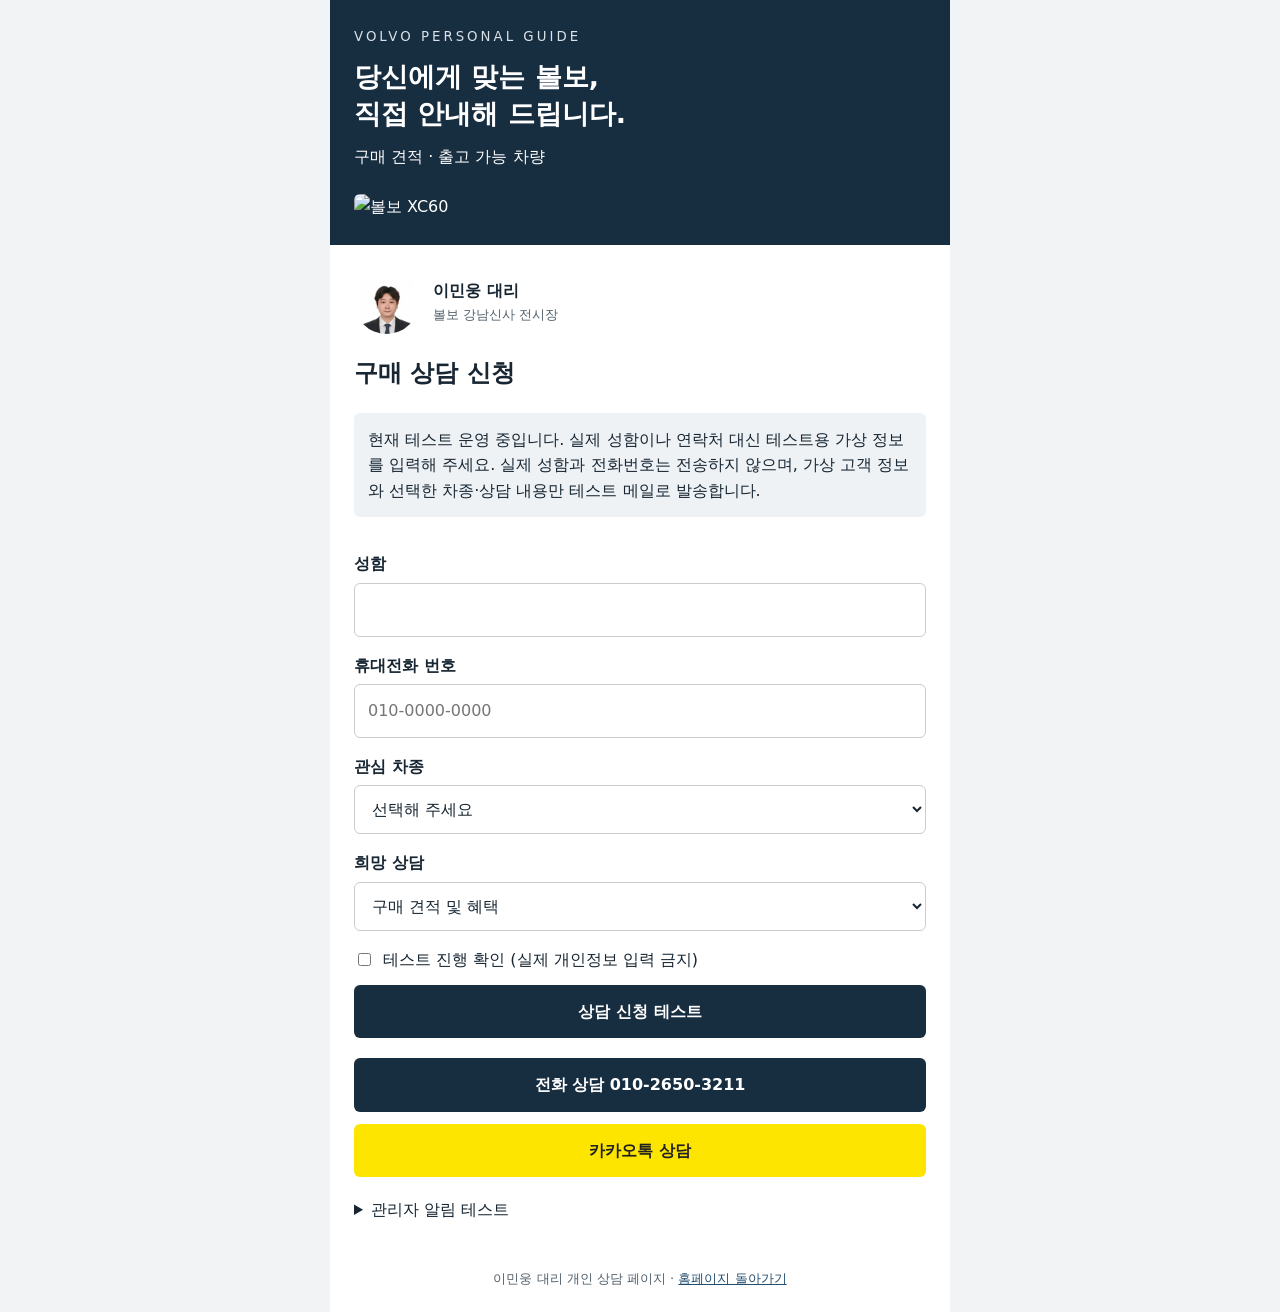
==== consult/index.html @ 16641b00 "Connect consultation test button to verified email endpoint with synthetic contact data" ====
<!doctype html>
<html lang="ko"><head><meta charset="utf-8"><meta name="viewport" content="width=device-width,initial-scale=1"><meta name="robots" content="noindex"><title>볼보 구매 상담 | 이민웅 대리</title><style>
*{box-sizing:border-box}body{margin:0;background:#f1f3f4;color:#172632;font:16px/1.6 system-ui,sans-serif}main{max-width:620px;margin:auto;background:white;min-height:100vh}header{padding:26px 24px;background:#172d40;color:white}header img{width:100%;height:190px;object-fit:cover;border-radius:6px;margin-top:16px}h1{font-size:27px;line-height:1.35;margin:12px 0}p{margin:8px 0}section{padding:24px}label{display:block;font-weight:650;margin:16px 0 6px}input,select,textarea{width:100%;padding:13px;border:1px solid #c7cdd1;border-radius:6px;font:inherit;background:white;color:inherit}button,.btn{display:block;width:100%;padding:14px;background:#172d40;color:white;text-align:center;border:0;border-radius:6px;font:inherit;font-weight:700;text-decoration:none;margin-top:12px}button:disabled{background:#d6dce0;color:#43515c}small{display:block;color:#53616c}a{color:#244e70}.person{display:flex;gap:14px;align-items:center}.person img{width:65px;height:65px;object-fit:cover;border-radius:50%}.notice{background:#eef2f5;padding:14px;border-radius:6px;margin:18px 0}.consent{display:flex;align-items:flex-start;gap:9px;font-weight:400}.consent input{width:auto;margin-top:6px}footer{padding:22px;text-align:center;font-size:13px;color:#53616c}fieldset{border:0;padding:0;margin:0;min-width:0}</style></head><body><main><header><small style="color:#d9e2e9;letter-spacing:3px">VOLVO PERSONAL GUIDE</small><h1>당신에게 맞는 볼보,<br>직접 안내해 드립니다.</h1><p>구매 견적 · 출고 가능 차량</p><img src="https://www.volvocars.com/images/cs/v3/assets/blt0feaa88e629251fc/blt3be30db3bfc830c5/67924bd1e0c4532ac4dce3ac/Bento_1-4x5.jpg?branch=prod_alias&amp;format=auto&amp;w=960" alt="볼보 XC60"></header><section><div class="person"><img src="../assets/img03.webp" alt="상담 담당자"><div><strong>이민웅 대리</strong><br><small>볼보 강남신사 전시장</small></div></div><h2>구매 상담 신청</h2><div class="notice" role="status">현재 테스트 운영 중입니다. 실제 성함이나 연락처 대신 테스트용 가상 정보를 입력해 주세요. 실제 성함과 전화번호는 전송하지 않으며, 가상 고객 정보와 선택한 차종·상담 내용만 테스트 메일로 발송합니다.</div><form id="lead" method="POST" autocomplete="off"><fieldset><input type="hidden" name="_subject" value="볼보 신규 구매 상담"><input type="hidden" name="source" id="source" value="direct"><label for="name">성함</label><input id="name" data-field="고객명" required maxlength="50" autocomplete="off"><label for="phone">휴대전화 번호</label><input id="phone" data-field="연락처" type="tel" required autocomplete="off" placeholder="010-0000-0000" pattern="010-?[0-9]{4}-?[0-9]{4}"><label for="model">관심 차종</label><select id="model" name="관심차종" required><option value="">선택해 주세요</option><option>XC40</option><option>XC60</option><option>XC90</option><option>S90</option><option>V60 Cross Country</option><option>EX30</option><option>EX30 Cross Country</option><option>EX90</option><option>ES90</option><option>미정</option></select><label for="topic">희망 상담</label><select id="topic" name="상담내용" required><option>구매 견적 및 혜택</option><option>출고 가능 차량</option><option>할부 및 리스</option></select><label class="consent"><input type="checkbox" name="개인정보동의" value="동의" required>테스트 진행 확인 (실제 개인정보 입력 금지)</label><button type="submit">상담 신청 테스트</button><p id="leadStatus" role="status"></p></fieldset></form><a class="btn" href="tel:01026503211">전화 상담 010-2650-3211</a><a class="btn" style="background:#fee500;color:#222" href="https://qr.kakao.com/talk/2LfLSm9DLJcfVv19vfXeS5R1AHQ-">카카오톡 상담</a><details style="margin-top:20px"><summary>관리자 알림 테스트</summary><p>실제 고객정보 없이 이메일 연동만 확인합니다. 전송 후 Formspree 결과 화면이 표시됩니다.</p><form action="https://formspree.io/f/maeolkrg" method="POST" id="testForm"><input type="hidden" name="_subject" value="[테스트] 볼보 상담 알림"><input type="hidden" name="message" value="관리자 이메일 수신 및 푸시 알림 테스트"><button type="submit">테스트 알림 보내기</button><p id="testStatus" role="status"></p></form></details></section><footer>이민웅 대리 개인 상담 페이지 · <a href="../">홈페이지 돌아가기</a></footer></main><script>const src=new URLSearchParams(location.search).get('from');document.getElementById('source').value=({kakao:'카카오',naver:'네이버',instagram:'인스타그램'})[src]||'직접 방문/기타';document.getElementById('lead').addEventListener('submit',function(e){e.preventDefault();const f=document.createElement('form');f.method='POST';f.action='https://formspree.io/f/maeolkrg';const fields={'_subject':'[테스트] 볼보 신규 구매 상담','고객명':'테스트 고객','연락처':'010-0000-0000','관심차종':document.getElementById('model').value,'상담내용':document.getElementById('topic').value,'유입경로':document.getElementById('source').value,'message':'상담 신청 버튼 전송 테스트 (가상 정보)'};for(const [k,v] of Object.entries(fields)){const i=document.createElement('input');i.type='hidden';i.name=k;i.value=v;f.appendChild(i)}document.body.appendChild(f);f.submit();});</script></body></html>
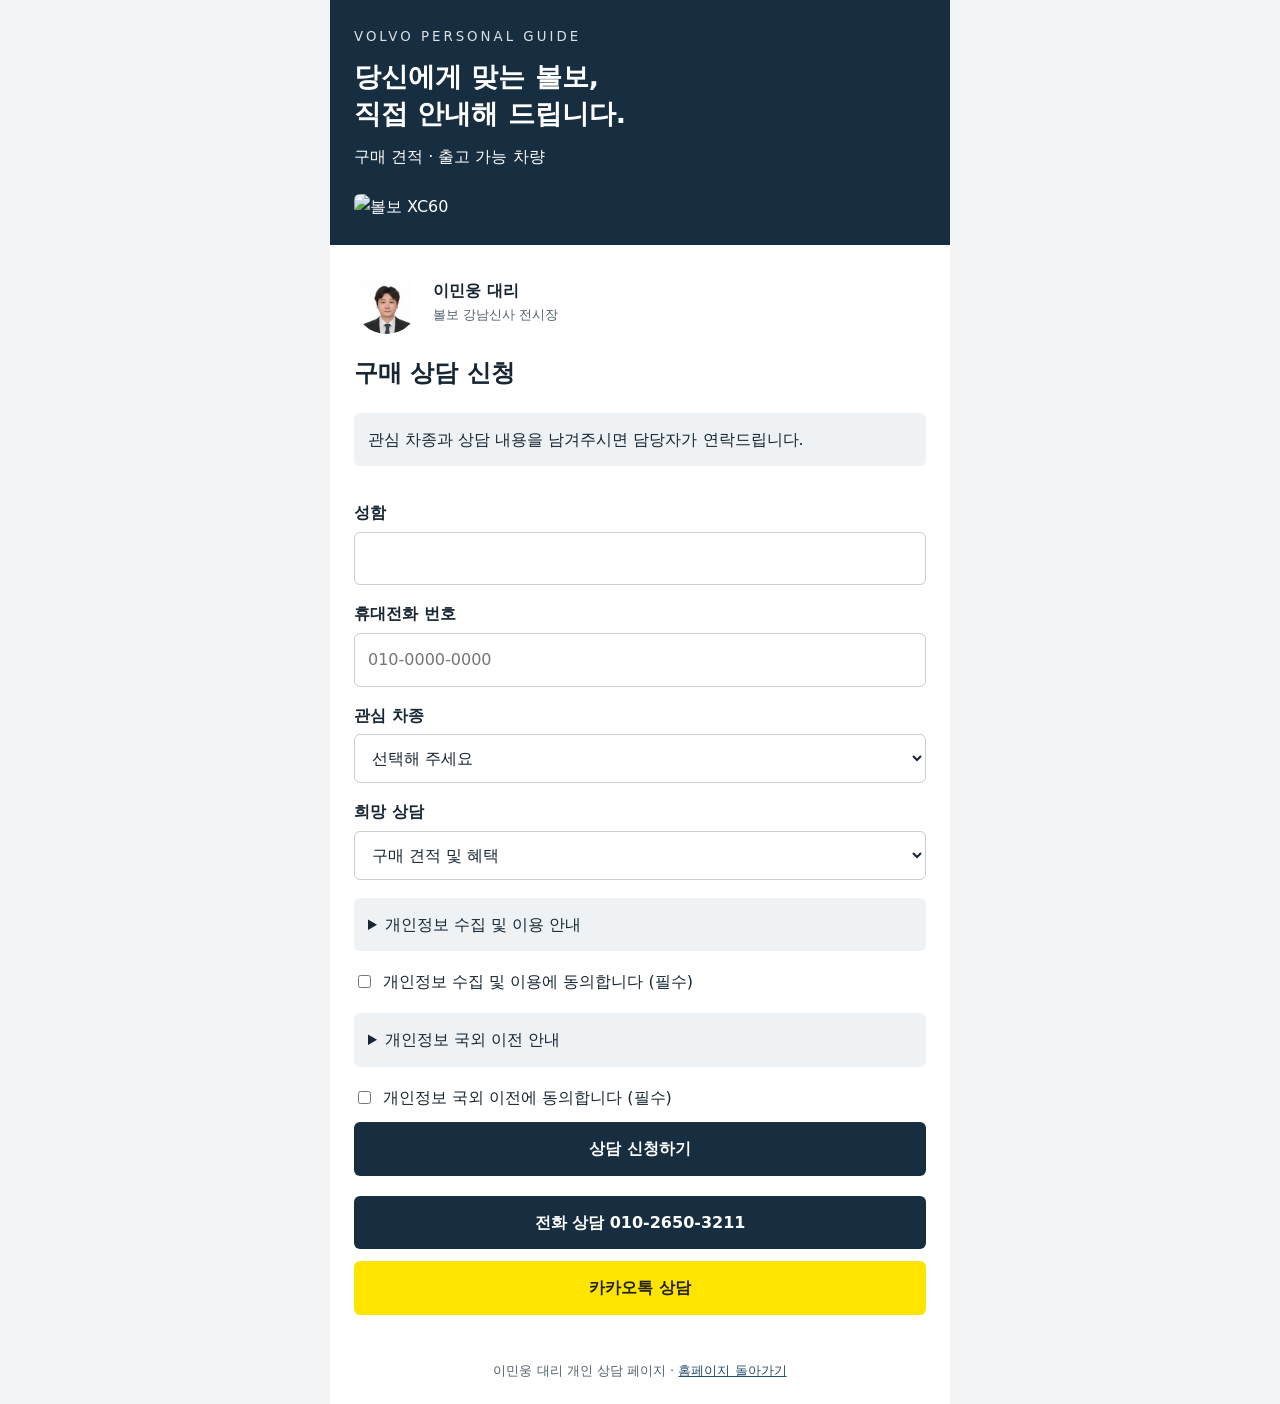
==== commit d1efca39: "Enable purchase inquiries with separate privacy and overseas transfer consent" ====
--- a/consult/index.html
+++ b/consult/index.html
@@ -1,3 +1,3 @@
 <!doctype html>
 <html lang="ko"><head><meta charset="utf-8"><meta name="viewport" content="width=device-width,initial-scale=1"><meta name="robots" content="noindex"><title>볼보 구매 상담 | 이민웅 대리</title><style>
-*{box-sizing:border-box}body{margin:0;background:#f1f3f4;color:#172632;font:16px/1.6 system-ui,sans-serif}main{max-width:620px;margin:auto;background:white;min-height:100vh}header{padding:26px 24px;background:#172d40;color:white}header img{width:100%;height:190px;object-fit:cover;border-radius:6px;margin-top:16px}h1{font-size:27px;line-height:1.35;margin:12px 0}p{margin:8px 0}section{padding:24px}label{display:block;font-weight:650;margin:16px 0 6px}input,select,textarea{width:100%;padding:13px;border:1px solid #c7cdd1;border-radius:6px;font:inherit;background:white;color:inherit}button,.btn{display:block;width:100%;padding:14px;background:#172d40;color:white;text-align:center;border:0;border-radius:6px;font:inherit;font-weight:700;text-decoration:none;margin-top:12px}button:disabled{background:#d6dce0;color:#43515c}small{display:block;color:#53616c}a{color:#244e70}.person{display:flex;gap:14px;align-items:center}.person img{width:65px;height:65px;object-fit:cover;border-radius:50%}.notice{background:#eef2f5;padding:14px;border-radius:6px;margin:18px 0}.consent{display:flex;align-items:flex-start;gap:9px;font-weight:400}.consent input{width:auto;margin-top:6px}footer{padding:22px;text-align:center;font-size:13px;color:#53616c}fieldset{border:0;padding:0;margin:0;min-width:0}</style></head><body><main><header><small style="color:#d9e2e9;letter-spacing:3px">VOLVO PERSONAL GUIDE</small><h1>당신에게 맞는 볼보,<br>직접 안내해 드립니다.</h1><p>구매 견적 · 출고 가능 차량</p><img src="https://www.volvocars.com/images/cs/v3/assets/blt0feaa88e629251fc/blt3be30db3bfc830c5/67924bd1e0c4532ac4dce3ac/Bento_1-4x5.jpg?branch=prod_alias&amp;format=auto&amp;w=960" alt="볼보 XC60"></header><section><div class="person"><img src="../assets/img03.webp" alt="상담 담당자"><div><strong>이민웅 대리</strong><br><small>볼보 강남신사 전시장</small></div></div><h2>구매 상담 신청</h2><div class="notice" role="status">현재 테스트 운영 중입니다. 실제 성함이나 연락처 대신 테스트용 가상 정보를 입력해 주세요. 실제 성함과 전화번호는 전송하지 않으며, 가상 고객 정보와 선택한 차종·상담 내용만 테스트 메일로 발송합니다.</div><form id="lead" method="POST" autocomplete="off"><fieldset><input type="hidden" name="_subject" value="볼보 신규 구매 상담"><input type="hidden" name="source" id="source" value="direct"><label for="name">성함</label><input id="name" data-field="고객명" required maxlength="50" autocomplete="off"><label for="phone">휴대전화 번호</label><input id="phone" data-field="연락처" type="tel" required autocomplete="off" placeholder="010-0000-0000" pattern="010-?[0-9]{4}-?[0-9]{4}"><label for="model">관심 차종</label><select id="model" name="관심차종" required><option value="">선택해 주세요</option><option>XC40</option><option>XC60</option><option>XC90</option><option>S90</option><option>V60 Cross Country</option><option>EX30</option><option>EX30 Cross Country</option><option>EX90</option><option>ES90</option><option>미정</option></select><label for="topic">희망 상담</label><select id="topic" name="상담내용" required><option>구매 견적 및 혜택</option><option>출고 가능 차량</option><option>할부 및 리스</option></select><label class="consent"><input type="checkbox" name="개인정보동의" value="동의" required>테스트 진행 확인 (실제 개인정보 입력 금지)</label><button type="submit">상담 신청 테스트</button><p id="leadStatus" role="status"></p></fieldset></form><a class="btn" href="tel:01026503211">전화 상담 010-2650-3211</a><a class="btn" style="background:#fee500;color:#222" href="https://qr.kakao.com/talk/2LfLSm9DLJcfVv19vfXeS5R1AHQ-">카카오톡 상담</a><details style="margin-top:20px"><summary>관리자 알림 테스트</summary><p>실제 고객정보 없이 이메일 연동만 확인합니다. 전송 후 Formspree 결과 화면이 표시됩니다.</p><form action="https://formspree.io/f/maeolkrg" method="POST" id="testForm"><input type="hidden" name="_subject" value="[테스트] 볼보 상담 알림"><input type="hidden" name="message" value="관리자 이메일 수신 및 푸시 알림 테스트"><button type="submit">테스트 알림 보내기</button><p id="testStatus" role="status"></p></form></details></section><footer>이민웅 대리 개인 상담 페이지 · <a href="../">홈페이지 돌아가기</a></footer></main><script>const src=new URLSearchParams(location.search).get('from');document.getElementById('source').value=({kakao:'카카오',naver:'네이버',instagram:'인스타그램'})[src]||'직접 방문/기타';document.getElementById('lead').addEventListener('submit',function(e){e.preventDefault();const f=document.createElement('form');f.method='POST';f.action='https://formspree.io/f/maeolkrg';const fields={'_subject':'[테스트] 볼보 신규 구매 상담','고객명':'테스트 고객','연락처':'010-0000-0000','관심차종':document.getElementById('model').value,'상담내용':document.getElementById('topic').value,'유입경로':document.getElementById('source').value,'message':'상담 신청 버튼 전송 테스트 (가상 정보)'};for(const [k,v] of Object.entries(fields)){const i=document.createElement('input');i.type='hidden';i.name=k;i.value=v;f.appendChild(i)}document.body.appendChild(f);f.submit();});</script></body></html>+*{box-sizing:border-box}body{margin:0;background:#f1f3f4;color:#172632;font:16px/1.6 system-ui,sans-serif}main{max-width:620px;margin:auto;background:white;min-height:100vh}header{padding:26px 24px;background:#172d40;color:white}header img{width:100%;height:190px;object-fit:cover;border-radius:6px;margin-top:16px}h1{font-size:27px;line-height:1.35;margin:12px 0}p{margin:8px 0}section{padding:24px}label{display:block;font-weight:650;margin:16px 0 6px}input,select,textarea{width:100%;padding:13px;border:1px solid #c7cdd1;border-radius:6px;font:inherit;background:white;color:inherit}button,.btn{display:block;width:100%;padding:14px;background:#172d40;color:white;text-align:center;border:0;border-radius:6px;font:inherit;font-weight:700;text-decoration:none;margin-top:12px}button:disabled{background:#d6dce0;color:#43515c}small{display:block;color:#53616c}a{color:#244e70}.person{display:flex;gap:14px;align-items:center}.person img{width:65px;height:65px;object-fit:cover;border-radius:50%}.notice{background:#eef2f5;padding:14px;border-radius:6px;margin:18px 0}.consent{display:flex;align-items:flex-start;gap:9px;font-weight:400}.consent input{width:auto;margin-top:6px}footer{padding:22px;text-align:center;font-size:13px;color:#53616c}fieldset{border:0;padding:0;margin:0;min-width:0}</style></head><body><main><header><small style="color:#d9e2e9;letter-spacing:3px">VOLVO PERSONAL GUIDE</small><h1>당신에게 맞는 볼보,<br>직접 안내해 드립니다.</h1><p>구매 견적 · 출고 가능 차량</p><img src="https://www.volvocars.com/images/cs/v3/assets/blt0feaa88e629251fc/blt3be30db3bfc830c5/67924bd1e0c4532ac4dce3ac/Bento_1-4x5.jpg?branch=prod_alias&amp;format=auto&amp;w=960" alt="볼보 XC60"></header><section><div class="person"><img src="../assets/img03.webp" alt="상담 담당자"><div><strong>이민웅 대리</strong><br><small>볼보 강남신사 전시장</small></div></div><h2>구매 상담 신청</h2><div class="notice" role="status">관심 차종과 상담 내용을 남겨주시면 담당자가 연락드립니다.</div><form id="lead" action="https://formspree.io/f/maeolkrg" method="POST" autocomplete="off"><fieldset><input type="hidden" name="_subject" value="볼보 신규 구매 상담"><input type="hidden" name="유입경로" id="source" value="direct"><label for="name">성함</label><input id="name" name="고객명" required maxlength="50" autocomplete="off"><label for="phone">휴대전화 번호</label><input id="phone" name="연락처" type="tel" required autocomplete="off" placeholder="010-0000-0000" pattern="010-?[0-9]{4}-?[0-9]{4}"><label for="model">관심 차종</label><select id="model" name="관심차종" required><option value="">선택해 주세요</option><option>XC40</option><option>XC60</option><option>XC90</option><option>S90</option><option>V60 Cross Country</option><option>EX30</option><option>EX30 Cross Country</option><option>EX90</option><option>ES90</option><option>미정</option></select><label for="topic">희망 상담</label><select id="topic" name="상담내용" required><option>구매 견적 및 혜택</option><option>출고 가능 차량</option><option>할부 및 리스</option></select><details class="notice"><summary>개인정보 수집 및 이용 안내</summary><p>처리 담당자: 이민웅 (강남신사 전시장), 문의 및 삭제 요청: 010-2650-3211.</p><p>수집 항목: 성함, 연락처, 관심 차종, 상담 내용, 유입 경로 및 동의 기록. 목적: 요청한 차량 구매 상담, 견적 및 연락. 보유 기간: 접수일로부터 30일 이내 파기 (법령상 보존 의무가 있는 경우 제외). 동의를 거부할 수 있으며 거부 시 온라인 접수가 제한됩니다. 전화 상담은 가능합니다.</p></details><label class="consent"><input type="checkbox" name="개인정보_수집이용_동의" value="동의" required>개인정보 수집 및 이용에 동의합니다 (필수)</label><details class="notice"><summary>개인정보 국외 이전 안내</summary><p>이전받는 자: Formspree, Inc. (support@formspree.io). 이전 항목: 위 신청 정보와 접수 관련 기술 정보(IP 주소 등). 이전 시기 및 방법: 신청 시 인터넷 HTTPS 전송. 이전 국가: 미국 및 서비스 운영에 필요한 기타 국가(상세 국가 확인 필요). 목적: 신청 접수, 저장 및 이메일 알림. 무료 요금제 제출물 보관 기간: 30일. 서비스 운영 기록은 제공자의 정책에 따릅니다. 국외 이전 동의를 거부할 수 있으며 거부 시 온라인 신청 대신 전화 상담을 이용할 수 있습니다. <a href="https://formspree.io/legal/privacy-policy/" target="_blank" rel="noopener noreferrer">서비스 개인정보 정책</a></p></details><label class="consent"><input type="checkbox" name="개인정보_국외이전_동의" value="동의" required>개인정보 국외 이전에 동의합니다 (필수)</label><button type="submit">상담 신청하기</button><p id="leadStatus" role="status"></p></fieldset></form><a class="btn" href="tel:01026503211">전화 상담 010-2650-3211</a><a class="btn" style="background:#fee500;color:#222" href="https://qr.kakao.com/talk/2LfLSm9DLJcfVv19vfXeS5R1AHQ-">카카오톡 상담</a></section><footer>이민웅 대리 개인 상담 페이지 · <a href="../">홈페이지 돌아가기</a></footer></main><script>const src=new URLSearchParams(location.search).get('from');document.getElementById('source').value=({kakao:'카카오',naver:'네이버',instagram:'인스타그램',homepage:'개인 홈페이지'})[src]||'직접 방문/기타';</script></body></html>
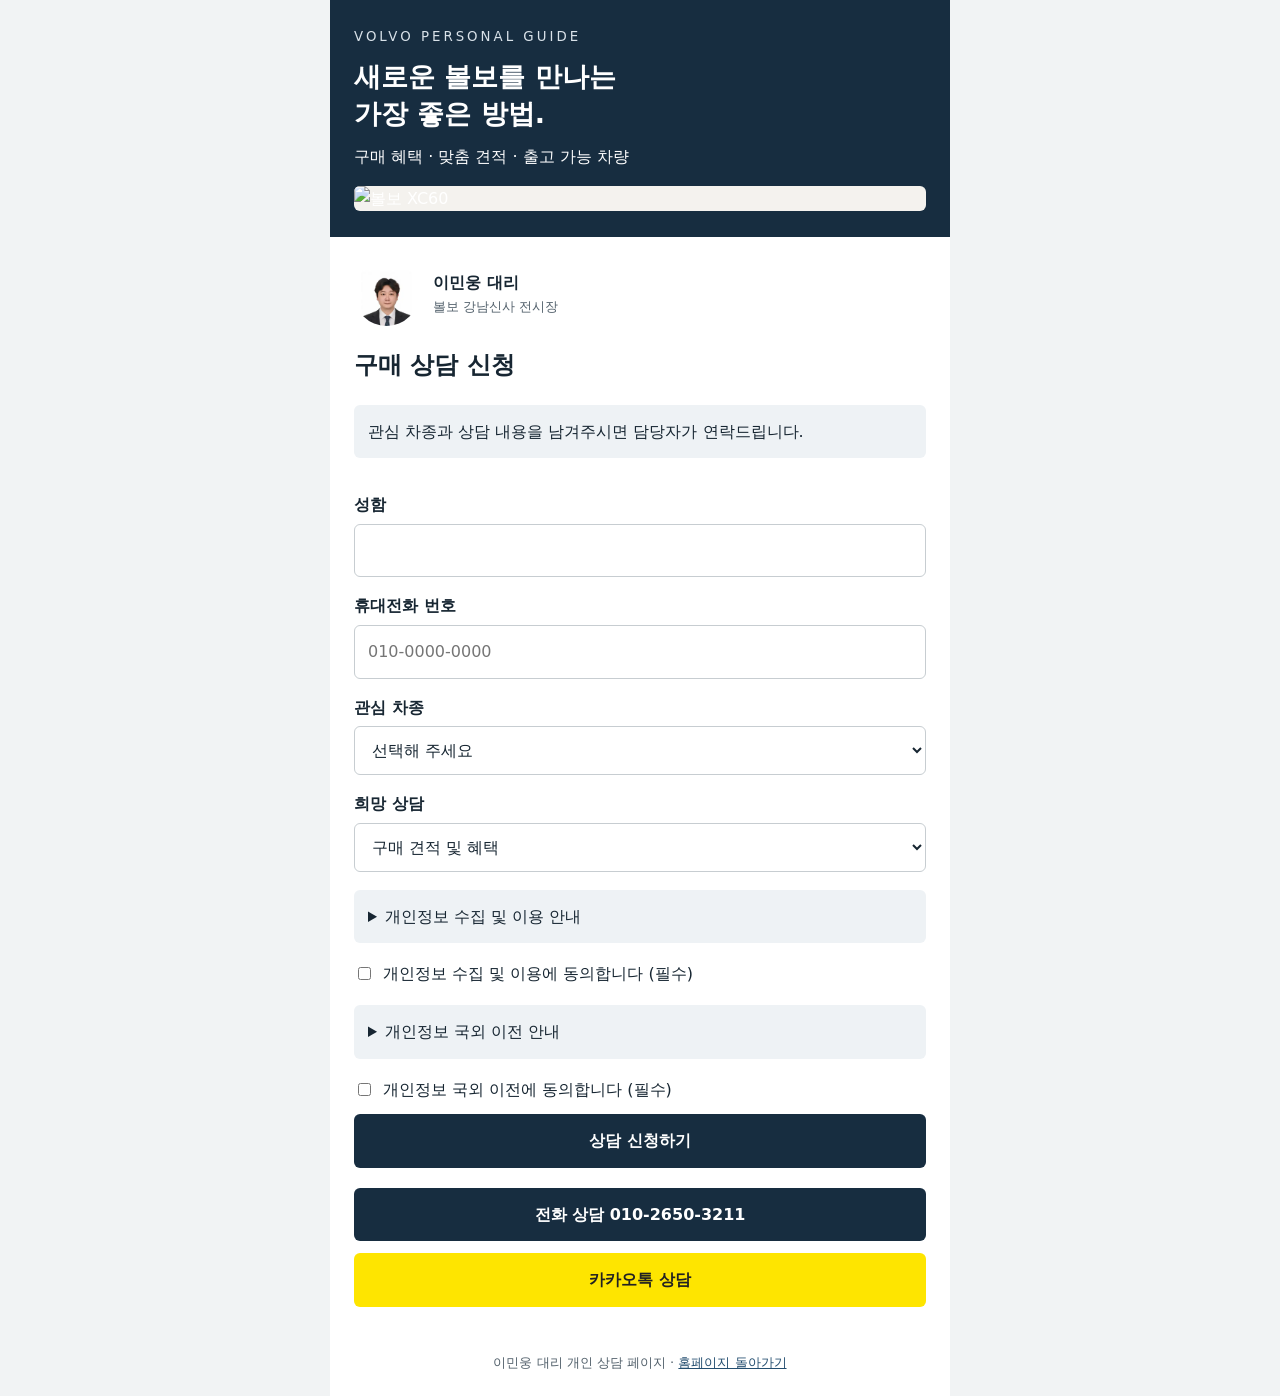
==== commit eff4cc40: "Update consultation headline and preserve full vehicle image aspect ratio" ====
--- a/consult/index.html
+++ b/consult/index.html
@@ -1,3 +1,3 @@
 <!doctype html>
 <html lang="ko"><head><meta charset="utf-8"><meta name="viewport" content="width=device-width,initial-scale=1"><meta name="robots" content="noindex"><title>볼보 구매 상담 | 이민웅 대리</title><style>
-*{box-sizing:border-box}body{margin:0;background:#f1f3f4;color:#172632;font:16px/1.6 system-ui,sans-serif}main{max-width:620px;margin:auto;background:white;min-height:100vh}header{padding:26px 24px;background:#172d40;color:white}header img{width:100%;height:190px;object-fit:cover;border-radius:6px;margin-top:16px}h1{font-size:27px;line-height:1.35;margin:12px 0}p{margin:8px 0}section{padding:24px}label{display:block;font-weight:650;margin:16px 0 6px}input,select,textarea{width:100%;padding:13px;border:1px solid #c7cdd1;border-radius:6px;font:inherit;background:white;color:inherit}button,.btn{display:block;width:100%;padding:14px;background:#172d40;color:white;text-align:center;border:0;border-radius:6px;font:inherit;font-weight:700;text-decoration:none;margin-top:12px}button:disabled{background:#d6dce0;color:#43515c}small{display:block;color:#53616c}a{color:#244e70}.person{display:flex;gap:14px;align-items:center}.person img{width:65px;height:65px;object-fit:cover;border-radius:50%}.notice{background:#eef2f5;padding:14px;border-radius:6px;margin:18px 0}.consent{display:flex;align-items:flex-start;gap:9px;font-weight:400}.consent input{width:auto;margin-top:6px}footer{padding:22px;text-align:center;font-size:13px;color:#53616c}fieldset{border:0;padding:0;margin:0;min-width:0}</style></head><body><main><header><small style="color:#d9e2e9;letter-spacing:3px">VOLVO PERSONAL GUIDE</small><h1>당신에게 맞는 볼보,<br>직접 안내해 드립니다.</h1><p>구매 견적 · 출고 가능 차량</p><img src="https://www.volvocars.com/images/cs/v3/assets/blt0feaa88e629251fc/blt3be30db3bfc830c5/67924bd1e0c4532ac4dce3ac/Bento_1-4x5.jpg?branch=prod_alias&amp;format=auto&amp;w=960" alt="볼보 XC60"></header><section><div class="person"><img src="../assets/img03.webp" alt="상담 담당자"><div><strong>이민웅 대리</strong><br><small>볼보 강남신사 전시장</small></div></div><h2>구매 상담 신청</h2><div class="notice" role="status">관심 차종과 상담 내용을 남겨주시면 담당자가 연락드립니다.</div><form id="lead" action="https://formspree.io/f/maeolkrg" method="POST" autocomplete="off"><fieldset><input type="hidden" name="_subject" value="볼보 신규 구매 상담"><input type="hidden" name="유입경로" id="source" value="direct"><label for="name">성함</label><input id="name" name="고객명" required maxlength="50" autocomplete="off"><label for="phone">휴대전화 번호</label><input id="phone" name="연락처" type="tel" required autocomplete="off" placeholder="010-0000-0000" pattern="010-?[0-9]{4}-?[0-9]{4}"><label for="model">관심 차종</label><select id="model" name="관심차종" required><option value="">선택해 주세요</option><option>XC40</option><option>XC60</option><option>XC90</option><option>S90</option><option>V60 Cross Country</option><option>EX30</option><option>EX30 Cross Country</option><option>EX90</option><option>ES90</option><option>미정</option></select><label for="topic">희망 상담</label><select id="topic" name="상담내용" required><option>구매 견적 및 혜택</option><option>출고 가능 차량</option><option>할부 및 리스</option></select><details class="notice"><summary>개인정보 수집 및 이용 안내</summary><p>처리 담당자: 이민웅 (강남신사 전시장), 문의 및 삭제 요청: 010-2650-3211.</p><p>수집 항목: 성함, 연락처, 관심 차종, 상담 내용, 유입 경로 및 동의 기록. 목적: 요청한 차량 구매 상담, 견적 및 연락. 보유 기간: 접수일로부터 30일 이내 파기 (법령상 보존 의무가 있는 경우 제외). 동의를 거부할 수 있으며 거부 시 온라인 접수가 제한됩니다. 전화 상담은 가능합니다.</p></details><label class="consent"><input type="checkbox" name="개인정보_수집이용_동의" value="동의" required>개인정보 수집 및 이용에 동의합니다 (필수)</label><details class="notice"><summary>개인정보 국외 이전 안내</summary><p>이전받는 자: Formspree, Inc. (support@formspree.io). 이전 항목: 위 신청 정보와 접수 관련 기술 정보(IP 주소 등). 이전 시기 및 방법: 신청 시 인터넷 HTTPS 전송. 이전 국가: 미국 및 서비스 운영에 필요한 기타 국가(상세 국가 확인 필요). 목적: 신청 접수, 저장 및 이메일 알림. 무료 요금제 제출물 보관 기간: 30일. 서비스 운영 기록은 제공자의 정책에 따릅니다. 국외 이전 동의를 거부할 수 있으며 거부 시 온라인 신청 대신 전화 상담을 이용할 수 있습니다. <a href="https://formspree.io/legal/privacy-policy/" target="_blank" rel="noopener noreferrer">서비스 개인정보 정책</a></p></details><label class="consent"><input type="checkbox" name="개인정보_국외이전_동의" value="동의" required>개인정보 국외 이전에 동의합니다 (필수)</label><button type="submit">상담 신청하기</button><p id="leadStatus" role="status"></p></fieldset></form><a class="btn" href="tel:01026503211">전화 상담 010-2650-3211</a><a class="btn" style="background:#fee500;color:#222" href="https://qr.kakao.com/talk/2LfLSm9DLJcfVv19vfXeS5R1AHQ-">카카오톡 상담</a></section><footer>이민웅 대리 개인 상담 페이지 · <a href="../">홈페이지 돌아가기</a></footer></main><script>const src=new URLSearchParams(location.search).get('from');document.getElementById('source').value=({kakao:'카카오',naver:'네이버',instagram:'인스타그램',homepage:'개인 홈페이지'})[src]||'직접 방문/기타';</script></body></html>+*{box-sizing:border-box}body{margin:0;background:#f1f3f4;color:#172632;font:16px/1.6 system-ui,sans-serif}main{max-width:620px;margin:auto;background:white;min-height:100vh}header{padding:26px 24px;background:#172d40;color:white}header img{width:100%;height:auto;max-height:none;object-fit:contain;display:block;border-radius:6px;margin-top:16px;background:#f4f2ee}h1{font-size:27px;line-height:1.35;margin:12px 0}p{margin:8px 0}section{padding:24px}label{display:block;font-weight:650;margin:16px 0 6px}input,select,textarea{width:100%;padding:13px;border:1px solid #c7cdd1;border-radius:6px;font:inherit;background:white;color:inherit}button,.btn{display:block;width:100%;padding:14px;background:#172d40;color:white;text-align:center;border:0;border-radius:6px;font:inherit;font-weight:700;text-decoration:none;margin-top:12px}button:disabled{background:#d6dce0;color:#43515c}small{display:block;color:#53616c}a{color:#244e70}.person{display:flex;gap:14px;align-items:center}.person img{width:65px;height:65px;object-fit:cover;border-radius:50%}.notice{background:#eef2f5;padding:14px;border-radius:6px;margin:18px 0}.consent{display:flex;align-items:flex-start;gap:9px;font-weight:400}.consent input{width:auto;margin-top:6px}footer{padding:22px;text-align:center;font-size:13px;color:#53616c}fieldset{border:0;padding:0;margin:0;min-width:0}</style></head><body><main><header><small style="color:#d9e2e9;letter-spacing:3px">VOLVO PERSONAL GUIDE</small><h1>새로운 볼보를 만나는<br>가장 좋은 방법.</h1><p>구매 혜택 · 맞춤 견적 · 출고 가능 차량</p><img src="https://www.volvocars.com/images/cs/v3/assets/blt0feaa88e629251fc/blt3be30db3bfc830c5/67924bd1e0c4532ac4dce3ac/Bento_1-4x5.jpg?branch=prod_alias&amp;format=auto&amp;w=960" alt="볼보 XC60"></header><section><div class="person"><img src="../assets/img03.webp" alt="상담 담당자"><div><strong>이민웅 대리</strong><br><small>볼보 강남신사 전시장</small></div></div><h2>구매 상담 신청</h2><div class="notice" role="status">관심 차종과 상담 내용을 남겨주시면 담당자가 연락드립니다.</div><form id="lead" action="https://formspree.io/f/maeolkrg" method="POST" autocomplete="off"><fieldset><input type="hidden" name="_subject" value="볼보 신규 구매 상담"><input type="hidden" name="유입경로" id="source" value="direct"><label for="name">성함</label><input id="name" name="고객명" required maxlength="50" autocomplete="off"><label for="phone">휴대전화 번호</label><input id="phone" name="연락처" type="tel" required autocomplete="off" placeholder="010-0000-0000" pattern="010-?[0-9]{4}-?[0-9]{4}"><label for="model">관심 차종</label><select id="model" name="관심차종" required><option value="">선택해 주세요</option><option>XC40</option><option>XC60</option><option>XC90</option><option>S90</option><option>V60 Cross Country</option><option>EX30</option><option>EX30 Cross Country</option><option>EX90</option><option>ES90</option><option>미정</option></select><label for="topic">희망 상담</label><select id="topic" name="상담내용" required><option>구매 견적 및 혜택</option><option>출고 가능 차량</option><option>할부 및 리스</option></select><details class="notice"><summary>개인정보 수집 및 이용 안내</summary><p>처리 담당자: 이민웅 (강남신사 전시장), 문의 및 삭제 요청: 010-2650-3211.</p><p>수집 항목: 성함, 연락처, 관심 차종, 상담 내용, 유입 경로 및 동의 기록. 목적: 요청한 차량 구매 상담, 견적 및 연락. 보유 기간: 접수일로부터 30일 이내 파기 (법령상 보존 의무가 있는 경우 제외). 동의를 거부할 수 있으며 거부 시 온라인 접수가 제한됩니다. 전화 상담은 가능합니다.</p></details><label class="consent"><input type="checkbox" name="개인정보_수집이용_동의" value="동의" required>개인정보 수집 및 이용에 동의합니다 (필수)</label><details class="notice"><summary>개인정보 국외 이전 안내</summary><p>이전받는 자: Formspree, Inc. (support@formspree.io). 이전 항목: 위 신청 정보와 접수 관련 기술 정보(IP 주소 등). 이전 시기 및 방법: 신청 시 인터넷 HTTPS 전송. 이전 국가: 미국 및 서비스 운영에 필요한 기타 국가(상세 국가 확인 필요). 목적: 신청 접수, 저장 및 이메일 알림. 무료 요금제 제출물 보관 기간: 30일. 서비스 운영 기록은 제공자의 정책에 따릅니다. 국외 이전 동의를 거부할 수 있으며 거부 시 온라인 신청 대신 전화 상담을 이용할 수 있습니다. <a href="https://formspree.io/legal/privacy-policy/" target="_blank" rel="noopener noreferrer">서비스 개인정보 정책</a></p></details><label class="consent"><input type="checkbox" name="개인정보_국외이전_동의" value="동의" required>개인정보 국외 이전에 동의합니다 (필수)</label><button type="submit">상담 신청하기</button><p id="leadStatus" role="status"></p></fieldset></form><a class="btn" href="tel:01026503211">전화 상담 010-2650-3211</a><a class="btn" style="background:#fee500;color:#222" href="https://qr.kakao.com/talk/2LfLSm9DLJcfVv19vfXeS5R1AHQ-">카카오톡 상담</a></section><footer>이민웅 대리 개인 상담 페이지 · <a href="../">홈페이지 돌아가기</a></footer></main><script>const src=new URLSearchParams(location.search).get('from');document.getElementById('source').value=({kakao:'카카오',naver:'네이버',instagram:'인스타그램',homepage:'개인 홈페이지'})[src]||'직접 방문/기타';</script></body></html>
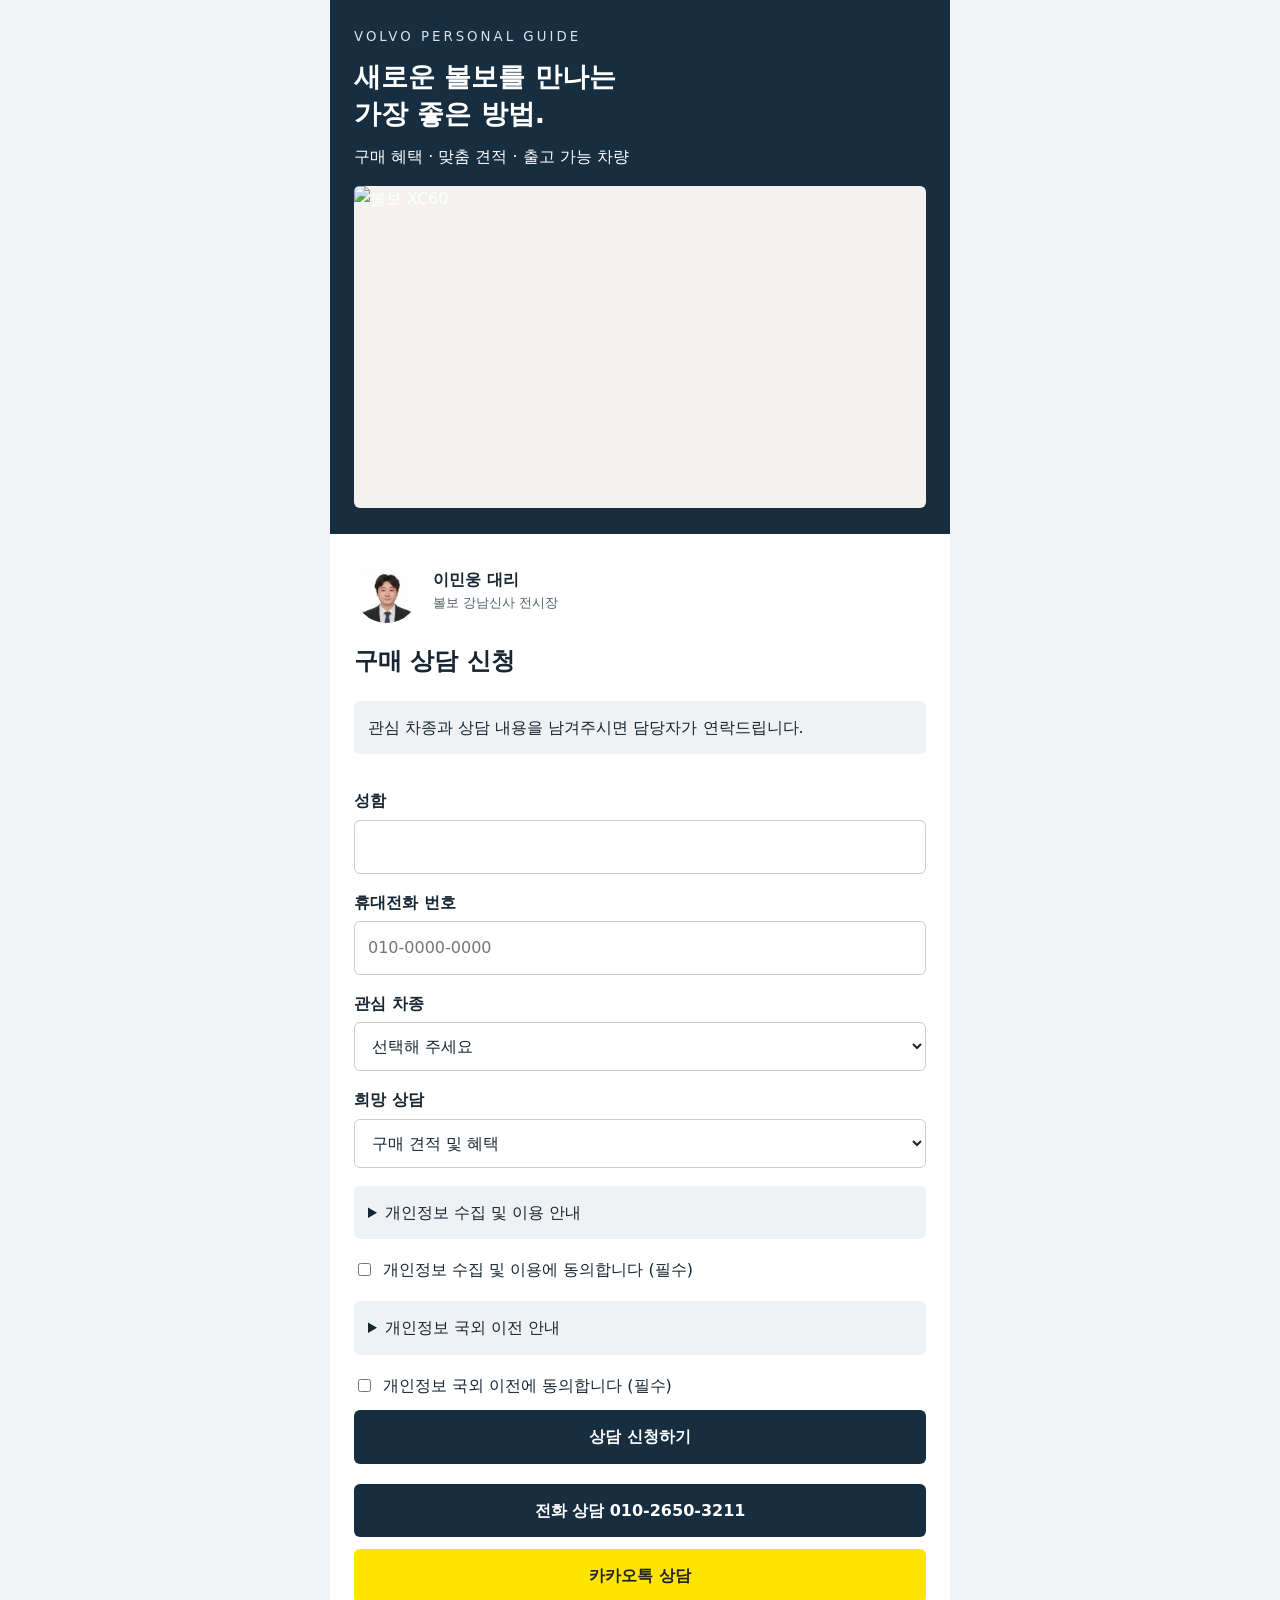
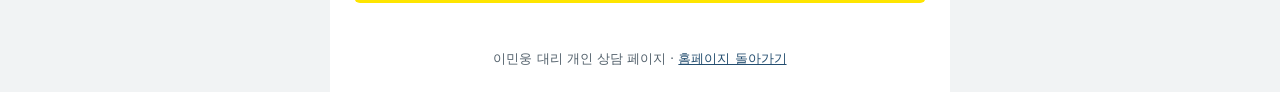
==== commit 56cd7937: "Crop excess studio whitespace while preserving full XC60 vehicle in wide hero" ====
--- a/consult/index.html
+++ b/consult/index.html
@@ -1,3 +1,3 @@
 <!doctype html>
 <html lang="ko"><head><meta charset="utf-8"><meta name="viewport" content="width=device-width,initial-scale=1"><meta name="robots" content="noindex"><title>볼보 구매 상담 | 이민웅 대리</title><style>
-*{box-sizing:border-box}body{margin:0;background:#f1f3f4;color:#172632;font:16px/1.6 system-ui,sans-serif}main{max-width:620px;margin:auto;background:white;min-height:100vh}header{padding:26px 24px;background:#172d40;color:white}header img{width:100%;height:auto;max-height:none;object-fit:contain;display:block;border-radius:6px;margin-top:16px;background:#f4f2ee}h1{font-size:27px;line-height:1.35;margin:12px 0}p{margin:8px 0}section{padding:24px}label{display:block;font-weight:650;margin:16px 0 6px}input,select,textarea{width:100%;padding:13px;border:1px solid #c7cdd1;border-radius:6px;font:inherit;background:white;color:inherit}button,.btn{display:block;width:100%;padding:14px;background:#172d40;color:white;text-align:center;border:0;border-radius:6px;font:inherit;font-weight:700;text-decoration:none;margin-top:12px}button:disabled{background:#d6dce0;color:#43515c}small{display:block;color:#53616c}a{color:#244e70}.person{display:flex;gap:14px;align-items:center}.person img{width:65px;height:65px;object-fit:cover;border-radius:50%}.notice{background:#eef2f5;padding:14px;border-radius:6px;margin:18px 0}.consent{display:flex;align-items:flex-start;gap:9px;font-weight:400}.consent input{width:auto;margin-top:6px}footer{padding:22px;text-align:center;font-size:13px;color:#53616c}fieldset{border:0;padding:0;margin:0;min-width:0}</style></head><body><main><header><small style="color:#d9e2e9;letter-spacing:3px">VOLVO PERSONAL GUIDE</small><h1>새로운 볼보를 만나는<br>가장 좋은 방법.</h1><p>구매 혜택 · 맞춤 견적 · 출고 가능 차량</p><img src="https://www.volvocars.com/images/cs/v3/assets/blt0feaa88e629251fc/blt3be30db3bfc830c5/67924bd1e0c4532ac4dce3ac/Bento_1-4x5.jpg?branch=prod_alias&amp;format=auto&amp;w=960" alt="볼보 XC60"></header><section><div class="person"><img src="../assets/img03.webp" alt="상담 담당자"><div><strong>이민웅 대리</strong><br><small>볼보 강남신사 전시장</small></div></div><h2>구매 상담 신청</h2><div class="notice" role="status">관심 차종과 상담 내용을 남겨주시면 담당자가 연락드립니다.</div><form id="lead" action="https://formspree.io/f/maeolkrg" method="POST" autocomplete="off"><fieldset><input type="hidden" name="_subject" value="볼보 신규 구매 상담"><input type="hidden" name="유입경로" id="source" value="direct"><label for="name">성함</label><input id="name" name="고객명" required maxlength="50" autocomplete="off"><label for="phone">휴대전화 번호</label><input id="phone" name="연락처" type="tel" required autocomplete="off" placeholder="010-0000-0000" pattern="010-?[0-9]{4}-?[0-9]{4}"><label for="model">관심 차종</label><select id="model" name="관심차종" required><option value="">선택해 주세요</option><option>XC40</option><option>XC60</option><option>XC90</option><option>S90</option><option>V60 Cross Country</option><option>EX30</option><option>EX30 Cross Country</option><option>EX90</option><option>ES90</option><option>미정</option></select><label for="topic">희망 상담</label><select id="topic" name="상담내용" required><option>구매 견적 및 혜택</option><option>출고 가능 차량</option><option>할부 및 리스</option></select><details class="notice"><summary>개인정보 수집 및 이용 안내</summary><p>처리 담당자: 이민웅 (강남신사 전시장), 문의 및 삭제 요청: 010-2650-3211.</p><p>수집 항목: 성함, 연락처, 관심 차종, 상담 내용, 유입 경로 및 동의 기록. 목적: 요청한 차량 구매 상담, 견적 및 연락. 보유 기간: 접수일로부터 30일 이내 파기 (법령상 보존 의무가 있는 경우 제외). 동의를 거부할 수 있으며 거부 시 온라인 접수가 제한됩니다. 전화 상담은 가능합니다.</p></details><label class="consent"><input type="checkbox" name="개인정보_수집이용_동의" value="동의" required>개인정보 수집 및 이용에 동의합니다 (필수)</label><details class="notice"><summary>개인정보 국외 이전 안내</summary><p>이전받는 자: Formspree, Inc. (support@formspree.io). 이전 항목: 위 신청 정보와 접수 관련 기술 정보(IP 주소 등). 이전 시기 및 방법: 신청 시 인터넷 HTTPS 전송. 이전 국가: 미국 및 서비스 운영에 필요한 기타 국가(상세 국가 확인 필요). 목적: 신청 접수, 저장 및 이메일 알림. 무료 요금제 제출물 보관 기간: 30일. 서비스 운영 기록은 제공자의 정책에 따릅니다. 국외 이전 동의를 거부할 수 있으며 거부 시 온라인 신청 대신 전화 상담을 이용할 수 있습니다. <a href="https://formspree.io/legal/privacy-policy/" target="_blank" rel="noopener noreferrer">서비스 개인정보 정책</a></p></details><label class="consent"><input type="checkbox" name="개인정보_국외이전_동의" value="동의" required>개인정보 국외 이전에 동의합니다 (필수)</label><button type="submit">상담 신청하기</button><p id="leadStatus" role="status"></p></fieldset></form><a class="btn" href="tel:01026503211">전화 상담 010-2650-3211</a><a class="btn" style="background:#fee500;color:#222" href="https://qr.kakao.com/talk/2LfLSm9DLJcfVv19vfXeS5R1AHQ-">카카오톡 상담</a></section><footer>이민웅 대리 개인 상담 페이지 · <a href="../">홈페이지 돌아가기</a></footer></main><script>const src=new URLSearchParams(location.search).get('from');document.getElementById('source').value=({kakao:'카카오',naver:'네이버',instagram:'인스타그램',homepage:'개인 홈페이지'})[src]||'직접 방문/기타';</script></body></html>+*{box-sizing:border-box}body{margin:0;background:#f1f3f4;color:#172632;font:16px/1.6 system-ui,sans-serif}main{max-width:620px;margin:auto;background:white;min-height:100vh}header{padding:26px 24px;background:#172d40;color:white}header img{width:100%;height:auto;aspect-ratio:16/9;object-fit:cover;object-position:50% 72%;display:block;border-radius:6px;margin-top:16px;background:#f4f2ee}h1{font-size:27px;line-height:1.35;margin:12px 0}p{margin:8px 0}section{padding:24px}label{display:block;font-weight:650;margin:16px 0 6px}input,select,textarea{width:100%;padding:13px;border:1px solid #c7cdd1;border-radius:6px;font:inherit;background:white;color:inherit}button,.btn{display:block;width:100%;padding:14px;background:#172d40;color:white;text-align:center;border:0;border-radius:6px;font:inherit;font-weight:700;text-decoration:none;margin-top:12px}button:disabled{background:#d6dce0;color:#43515c}small{display:block;color:#53616c}a{color:#244e70}.person{display:flex;gap:14px;align-items:center}.person img{width:65px;height:65px;object-fit:cover;border-radius:50%}.notice{background:#eef2f5;padding:14px;border-radius:6px;margin:18px 0}.consent{display:flex;align-items:flex-start;gap:9px;font-weight:400}.consent input{width:auto;margin-top:6px}footer{padding:22px;text-align:center;font-size:13px;color:#53616c}fieldset{border:0;padding:0;margin:0;min-width:0}</style></head><body><main><header><small style="color:#d9e2e9;letter-spacing:3px">VOLVO PERSONAL GUIDE</small><h1>새로운 볼보를 만나는<br>가장 좋은 방법.</h1><p>구매 혜택 · 맞춤 견적 · 출고 가능 차량</p><img src="https://www.volvocars.com/images/cs/v3/assets/blt0feaa88e629251fc/blt3be30db3bfc830c5/67924bd1e0c4532ac4dce3ac/Bento_1-4x5.jpg?branch=prod_alias&amp;format=auto&amp;w=960" alt="볼보 XC60"></header><section><div class="person"><img src="../assets/img03.webp" alt="상담 담당자"><div><strong>이민웅 대리</strong><br><small>볼보 강남신사 전시장</small></div></div><h2>구매 상담 신청</h2><div class="notice" role="status">관심 차종과 상담 내용을 남겨주시면 담당자가 연락드립니다.</div><form id="lead" action="https://formspree.io/f/maeolkrg" method="POST" autocomplete="off"><fieldset><input type="hidden" name="_subject" value="볼보 신규 구매 상담"><input type="hidden" name="유입경로" id="source" value="direct"><label for="name">성함</label><input id="name" name="고객명" required maxlength="50" autocomplete="off"><label for="phone">휴대전화 번호</label><input id="phone" name="연락처" type="tel" required autocomplete="off" placeholder="010-0000-0000" pattern="010-?[0-9]{4}-?[0-9]{4}"><label for="model">관심 차종</label><select id="model" name="관심차종" required><option value="">선택해 주세요</option><option>XC40</option><option>XC60</option><option>XC90</option><option>S90</option><option>V60 Cross Country</option><option>EX30</option><option>EX30 Cross Country</option><option>EX90</option><option>ES90</option><option>미정</option></select><label for="topic">희망 상담</label><select id="topic" name="상담내용" required><option>구매 견적 및 혜택</option><option>출고 가능 차량</option><option>할부 및 리스</option></select><details class="notice"><summary>개인정보 수집 및 이용 안내</summary><p>처리 담당자: 이민웅 (강남신사 전시장), 문의 및 삭제 요청: 010-2650-3211.</p><p>수집 항목: 성함, 연락처, 관심 차종, 상담 내용, 유입 경로 및 동의 기록. 목적: 요청한 차량 구매 상담, 견적 및 연락. 보유 기간: 접수일로부터 30일 이내 파기 (법령상 보존 의무가 있는 경우 제외). 동의를 거부할 수 있으며 거부 시 온라인 접수가 제한됩니다. 전화 상담은 가능합니다.</p></details><label class="consent"><input type="checkbox" name="개인정보_수집이용_동의" value="동의" required>개인정보 수집 및 이용에 동의합니다 (필수)</label><details class="notice"><summary>개인정보 국외 이전 안내</summary><p>이전받는 자: Formspree, Inc. (support@formspree.io). 이전 항목: 위 신청 정보와 접수 관련 기술 정보(IP 주소 등). 이전 시기 및 방법: 신청 시 인터넷 HTTPS 전송. 이전 국가: 미국 및 서비스 운영에 필요한 기타 국가(상세 국가 확인 필요). 목적: 신청 접수, 저장 및 이메일 알림. 무료 요금제 제출물 보관 기간: 30일. 서비스 운영 기록은 제공자의 정책에 따릅니다. 국외 이전 동의를 거부할 수 있으며 거부 시 온라인 신청 대신 전화 상담을 이용할 수 있습니다. <a href="https://formspree.io/legal/privacy-policy/" target="_blank" rel="noopener noreferrer">서비스 개인정보 정책</a></p></details><label class="consent"><input type="checkbox" name="개인정보_국외이전_동의" value="동의" required>개인정보 국외 이전에 동의합니다 (필수)</label><button type="submit">상담 신청하기</button><p id="leadStatus" role="status"></p></fieldset></form><a class="btn" href="tel:01026503211">전화 상담 010-2650-3211</a><a class="btn" style="background:#fee500;color:#222" href="https://qr.kakao.com/talk/2LfLSm9DLJcfVv19vfXeS5R1AHQ-">카카오톡 상담</a></section><footer>이민웅 대리 개인 상담 페이지 · <a href="../">홈페이지 돌아가기</a></footer></main><script>const src=new URLSearchParams(location.search).get('from');document.getElementById('source').value=({kakao:'카카오',naver:'네이버',instagram:'인스타그램',homepage:'개인 홈페이지'})[src]||'직접 방문/기타';</script></body></html>
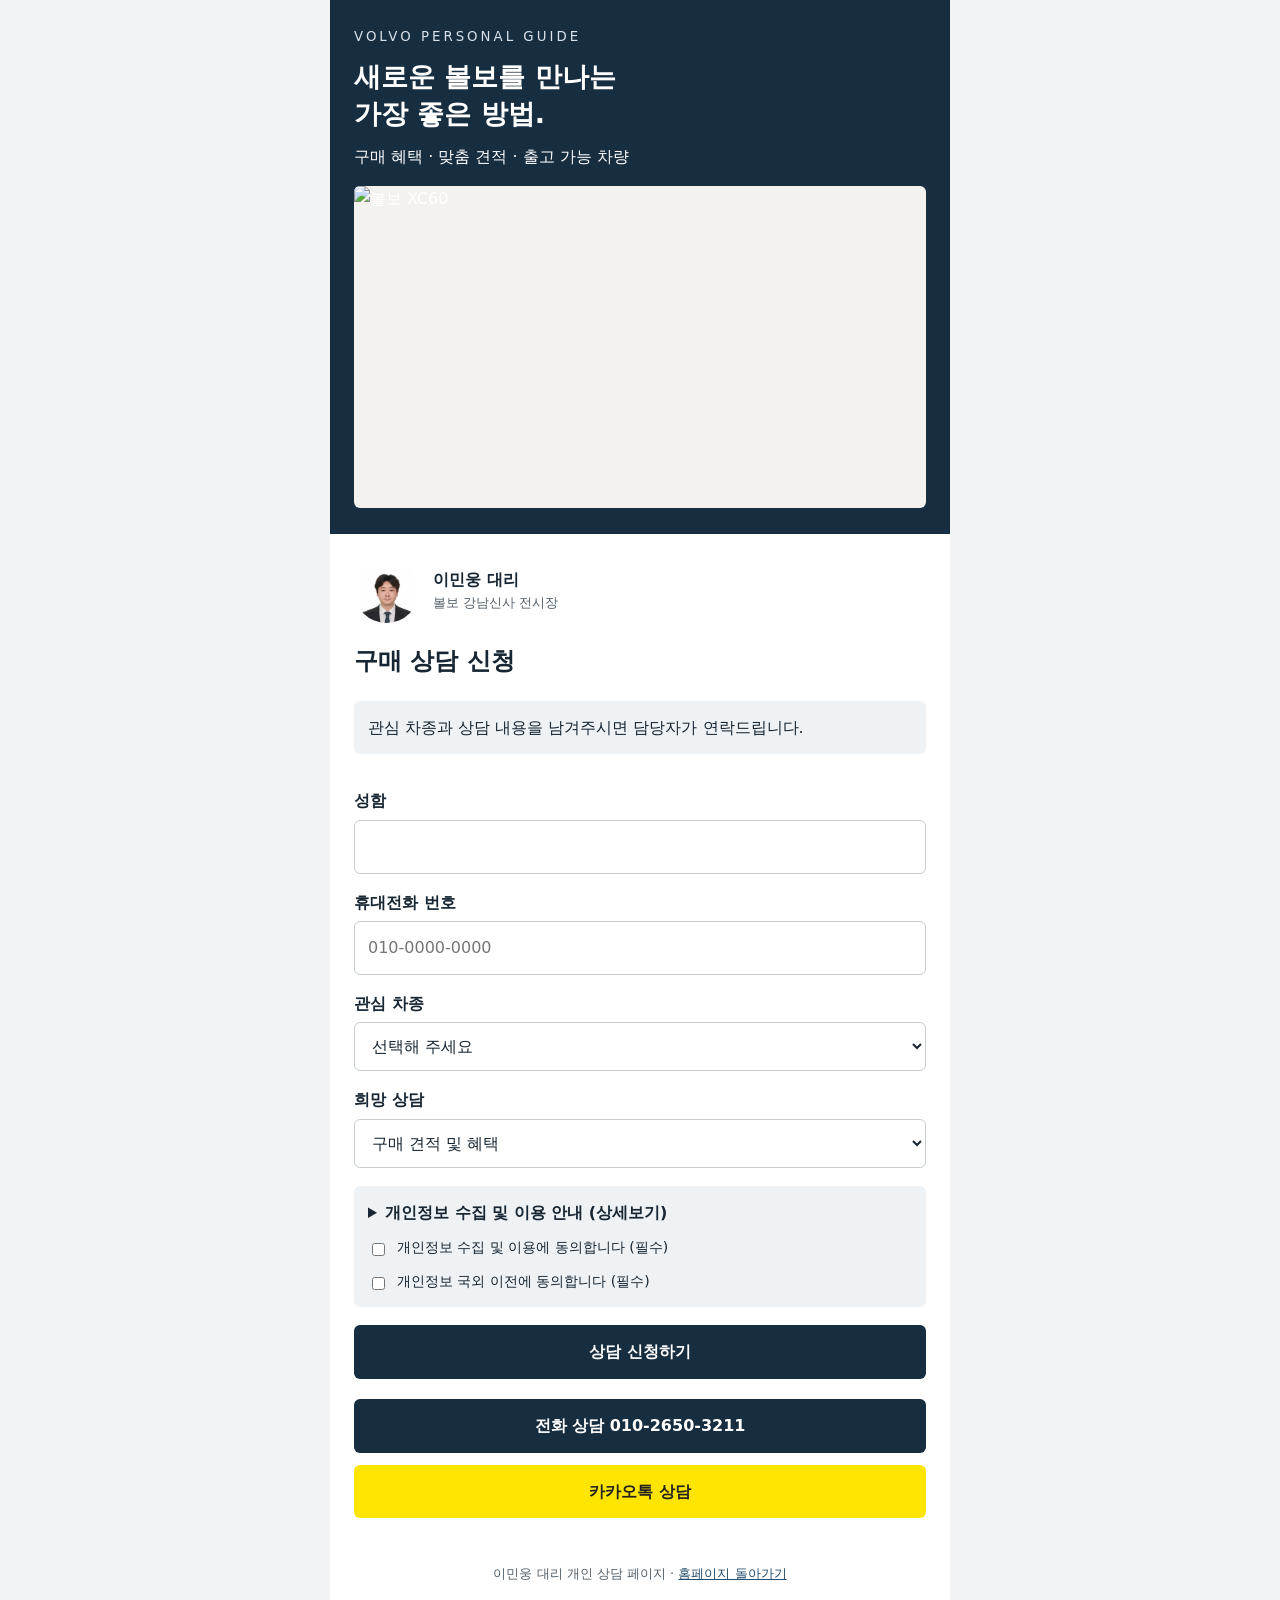
==== commit a71e5063: "Consolidate privacy notices into one compact panel while retaining separate consents" ====
--- a/consult/index.html
+++ b/consult/index.html
@@ -1,3 +1,3 @@
 <!doctype html>
 <html lang="ko"><head><meta charset="utf-8"><meta name="viewport" content="width=device-width,initial-scale=1"><meta name="robots" content="noindex"><title>볼보 구매 상담 | 이민웅 대리</title><style>
-*{box-sizing:border-box}body{margin:0;background:#f1f3f4;color:#172632;font:16px/1.6 system-ui,sans-serif}main{max-width:620px;margin:auto;background:white;min-height:100vh}header{padding:26px 24px;background:#172d40;color:white}header img{width:100%;height:auto;aspect-ratio:16/9;object-fit:cover;object-position:50% 72%;display:block;border-radius:6px;margin-top:16px;background:#f4f2ee}h1{font-size:27px;line-height:1.35;margin:12px 0}p{margin:8px 0}section{padding:24px}label{display:block;font-weight:650;margin:16px 0 6px}input,select,textarea{width:100%;padding:13px;border:1px solid #c7cdd1;border-radius:6px;font:inherit;background:white;color:inherit}button,.btn{display:block;width:100%;padding:14px;background:#172d40;color:white;text-align:center;border:0;border-radius:6px;font:inherit;font-weight:700;text-decoration:none;margin-top:12px}button:disabled{background:#d6dce0;color:#43515c}small{display:block;color:#53616c}a{color:#244e70}.person{display:flex;gap:14px;align-items:center}.person img{width:65px;height:65px;object-fit:cover;border-radius:50%}.notice{background:#eef2f5;padding:14px;border-radius:6px;margin:18px 0}.consent{display:flex;align-items:flex-start;gap:9px;font-weight:400}.consent input{width:auto;margin-top:6px}footer{padding:22px;text-align:center;font-size:13px;color:#53616c}fieldset{border:0;padding:0;margin:0;min-width:0}</style></head><body><main><header><small style="color:#d9e2e9;letter-spacing:3px">VOLVO PERSONAL GUIDE</small><h1>새로운 볼보를 만나는<br>가장 좋은 방법.</h1><p>구매 혜택 · 맞춤 견적 · 출고 가능 차량</p><img src="https://www.volvocars.com/images/cs/v3/assets/blt0feaa88e629251fc/blt3be30db3bfc830c5/67924bd1e0c4532ac4dce3ac/Bento_1-4x5.jpg?branch=prod_alias&amp;format=auto&amp;w=960" alt="볼보 XC60"></header><section><div class="person"><img src="../assets/img03.webp" alt="상담 담당자"><div><strong>이민웅 대리</strong><br><small>볼보 강남신사 전시장</small></div></div><h2>구매 상담 신청</h2><div class="notice" role="status">관심 차종과 상담 내용을 남겨주시면 담당자가 연락드립니다.</div><form id="lead" action="https://formspree.io/f/maeolkrg" method="POST" autocomplete="off"><fieldset><input type="hidden" name="_subject" value="볼보 신규 구매 상담"><input type="hidden" name="유입경로" id="source" value="direct"><label for="name">성함</label><input id="name" name="고객명" required maxlength="50" autocomplete="off"><label for="phone">휴대전화 번호</label><input id="phone" name="연락처" type="tel" required autocomplete="off" placeholder="010-0000-0000" pattern="010-?[0-9]{4}-?[0-9]{4}"><label for="model">관심 차종</label><select id="model" name="관심차종" required><option value="">선택해 주세요</option><option>XC40</option><option>XC60</option><option>XC90</option><option>S90</option><option>V60 Cross Country</option><option>EX30</option><option>EX30 Cross Country</option><option>EX90</option><option>ES90</option><option>미정</option></select><label for="topic">희망 상담</label><select id="topic" name="상담내용" required><option>구매 견적 및 혜택</option><option>출고 가능 차량</option><option>할부 및 리스</option></select><details class="notice"><summary>개인정보 수집 및 이용 안내</summary><p>처리 담당자: 이민웅 (강남신사 전시장), 문의 및 삭제 요청: 010-2650-3211.</p><p>수집 항목: 성함, 연락처, 관심 차종, 상담 내용, 유입 경로 및 동의 기록. 목적: 요청한 차량 구매 상담, 견적 및 연락. 보유 기간: 접수일로부터 30일 이내 파기 (법령상 보존 의무가 있는 경우 제외). 동의를 거부할 수 있으며 거부 시 온라인 접수가 제한됩니다. 전화 상담은 가능합니다.</p></details><label class="consent"><input type="checkbox" name="개인정보_수집이용_동의" value="동의" required>개인정보 수집 및 이용에 동의합니다 (필수)</label><details class="notice"><summary>개인정보 국외 이전 안내</summary><p>이전받는 자: Formspree, Inc. (support@formspree.io). 이전 항목: 위 신청 정보와 접수 관련 기술 정보(IP 주소 등). 이전 시기 및 방법: 신청 시 인터넷 HTTPS 전송. 이전 국가: 미국 및 서비스 운영에 필요한 기타 국가(상세 국가 확인 필요). 목적: 신청 접수, 저장 및 이메일 알림. 무료 요금제 제출물 보관 기간: 30일. 서비스 운영 기록은 제공자의 정책에 따릅니다. 국외 이전 동의를 거부할 수 있으며 거부 시 온라인 신청 대신 전화 상담을 이용할 수 있습니다. <a href="https://formspree.io/legal/privacy-policy/" target="_blank" rel="noopener noreferrer">서비스 개인정보 정책</a></p></details><label class="consent"><input type="checkbox" name="개인정보_국외이전_동의" value="동의" required>개인정보 국외 이전에 동의합니다 (필수)</label><button type="submit">상담 신청하기</button><p id="leadStatus" role="status"></p></fieldset></form><a class="btn" href="tel:01026503211">전화 상담 010-2650-3211</a><a class="btn" style="background:#fee500;color:#222" href="https://qr.kakao.com/talk/2LfLSm9DLJcfVv19vfXeS5R1AHQ-">카카오톡 상담</a></section><footer>이민웅 대리 개인 상담 페이지 · <a href="../">홈페이지 돌아가기</a></footer></main><script>const src=new URLSearchParams(location.search).get('from');document.getElementById('source').value=({kakao:'카카오',naver:'네이버',instagram:'인스타그램',homepage:'개인 홈페이지'})[src]||'직접 방문/기타';</script></body></html>+*{box-sizing:border-box}body{margin:0;background:#f1f3f4;color:#172632;font:16px/1.6 system-ui,sans-serif}main{max-width:620px;margin:auto;background:white;min-height:100vh}header{padding:26px 24px;background:#172d40;color:white}header img{width:100%;height:auto;aspect-ratio:16/9;object-fit:cover;object-position:50% 72%;display:block;border-radius:6px;margin-top:16px;background:#f4f2ee}h1{font-size:27px;line-height:1.35;margin:12px 0}p{margin:8px 0}section{padding:24px}label{display:block;font-weight:650;margin:16px 0 6px}input,select,textarea{width:100%;padding:13px;border:1px solid #c7cdd1;border-radius:6px;font:inherit;background:white;color:inherit}button,.btn{display:block;width:100%;padding:14px;background:#172d40;color:white;text-align:center;border:0;border-radius:6px;font:inherit;font-weight:700;text-decoration:none;margin-top:12px}button:disabled{background:#d6dce0;color:#43515c}small{display:block;color:#53616c}a{color:#244e70}.person{display:flex;gap:14px;align-items:center}.person img{width:65px;height:65px;object-fit:cover;border-radius:50%}.notice{background:#eef2f5;padding:14px;border-radius:6px;margin:18px 0}.consent{display:flex;align-items:flex-start;gap:9px;font-weight:400}.consent input{width:auto;margin-top:6px}footer{padding:22px;text-align:center;font-size:13px;color:#53616c}fieldset{border:0;padding:0;margin:0;min-width:0}.privacy-group summary{cursor:pointer;font-weight:650}.privacy-group .consent{font-size:14px;margin:12px 0 0;line-height:1.5}.privacy-group h4{margin:16px 0 6px}.privacy-group details p{font-size:14px;line-height:1.6}</style></head><body><main><header><small style="color:#d9e2e9;letter-spacing:3px">VOLVO PERSONAL GUIDE</small><h1>새로운 볼보를 만나는<br>가장 좋은 방법.</h1><p>구매 혜택 · 맞춤 견적 · 출고 가능 차량</p><img src="https://www.volvocars.com/images/cs/v3/assets/blt0feaa88e629251fc/blt3be30db3bfc830c5/67924bd1e0c4532ac4dce3ac/Bento_1-4x5.jpg?branch=prod_alias&amp;format=auto&amp;w=960" alt="볼보 XC60"></header><section><div class="person"><img src="../assets/img03.webp" alt="상담 담당자"><div><strong>이민웅 대리</strong><br><small>볼보 강남신사 전시장</small></div></div><h2>구매 상담 신청</h2><div class="notice" role="status">관심 차종과 상담 내용을 남겨주시면 담당자가 연락드립니다.</div><form id="lead" action="https://formspree.io/f/maeolkrg" method="POST" autocomplete="off"><fieldset><input type="hidden" name="_subject" value="볼보 신규 구매 상담"><input type="hidden" name="유입경로" id="source" value="direct"><label for="name">성함</label><input id="name" name="고객명" required maxlength="50" autocomplete="off"><label for="phone">휴대전화 번호</label><input id="phone" name="연락처" type="tel" required autocomplete="off" placeholder="010-0000-0000" pattern="010-?[0-9]{4}-?[0-9]{4}"><label for="model">관심 차종</label><select id="model" name="관심차종" required><option value="">선택해 주세요</option><option>XC40</option><option>XC60</option><option>XC90</option><option>S90</option><option>V60 Cross Country</option><option>EX30</option><option>EX30 Cross Country</option><option>EX90</option><option>ES90</option><option>미정</option></select><label for="topic">희망 상담</label><select id="topic" name="상담내용" required><option>구매 견적 및 혜택</option><option>출고 가능 차량</option><option>할부 및 리스</option></select><div class="notice privacy-group"><details><summary>개인정보 수집 및 이용 안내 (상세보기)</summary><h4>개인정보 수집 및 이용</h4><p>처리 담당자: 이민웅 (강남신사 전시장), 문의 및 삭제 요청: 010-2650-3211.</p><p>수집 항목: 성함, 연락처, 관심 차종, 상담 내용, 유입 경로 및 동의 기록. 목적: 요청한 차량 구매 상담, 견적 및 연락. 보유 기간: 접수일로부터 30일 이내 파기 (법령상 보존 의무가 있는 경우 제외). 동의를 거부할 수 있으며 거부 시 온라인 접수가 제한됩니다. 전화 상담은 가능합니다.</p><h4>개인정보 국외 이전</h4><p>이전받는 자: Formspree, Inc. (support@formspree.io). 이전 항목: 위 신청 정보와 접수 관련 기술 정보(IP 주소 등). 이전 시기 및 방법: 신청 시 인터넷 HTTPS 전송. 이전 국가: 미국 및 서비스 운영에 필요한 기타 국가(상세 국가 확인 필요). 목적: 신청 접수, 저장 및 이메일 알림. 무료 요금제 제출물 보관 기간: 30일. 서비스 운영 기록은 제공자의 정책에 따릅니다. 국외 이전 동의를 거부할 수 있으며 거부 시 온라인 신청 대신 전화 상담을 이용할 수 있습니다. <a href="https://formspree.io/legal/privacy-policy/" target="_blank" rel="noopener noreferrer">서비스 개인정보 정책</a></p></details><label class="consent"><input type="checkbox" name="개인정보_수집이용_동의" value="동의" required>개인정보 수집 및 이용에 동의합니다 (필수)</label><label class="consent"><input type="checkbox" name="개인정보_국외이전_동의" value="동의" required>개인정보 국외 이전에 동의합니다 (필수)</label></div><button type="submit">상담 신청하기</button><p id="leadStatus" role="status"></p></fieldset></form><a class="btn" href="tel:01026503211">전화 상담 010-2650-3211</a><a class="btn" style="background:#fee500;color:#222" href="https://qr.kakao.com/talk/2LfLSm9DLJcfVv19vfXeS5R1AHQ-">카카오톡 상담</a></section><footer>이민웅 대리 개인 상담 페이지 · <a href="../">홈페이지 돌아가기</a></footer></main><script>const src=new URLSearchParams(location.search).get('from');document.getElementById('source').value=({kakao:'카카오',naver:'네이버',instagram:'인스타그램',homepage:'개인 홈페이지'})[src]||'직접 방문/기타';</script></body></html>
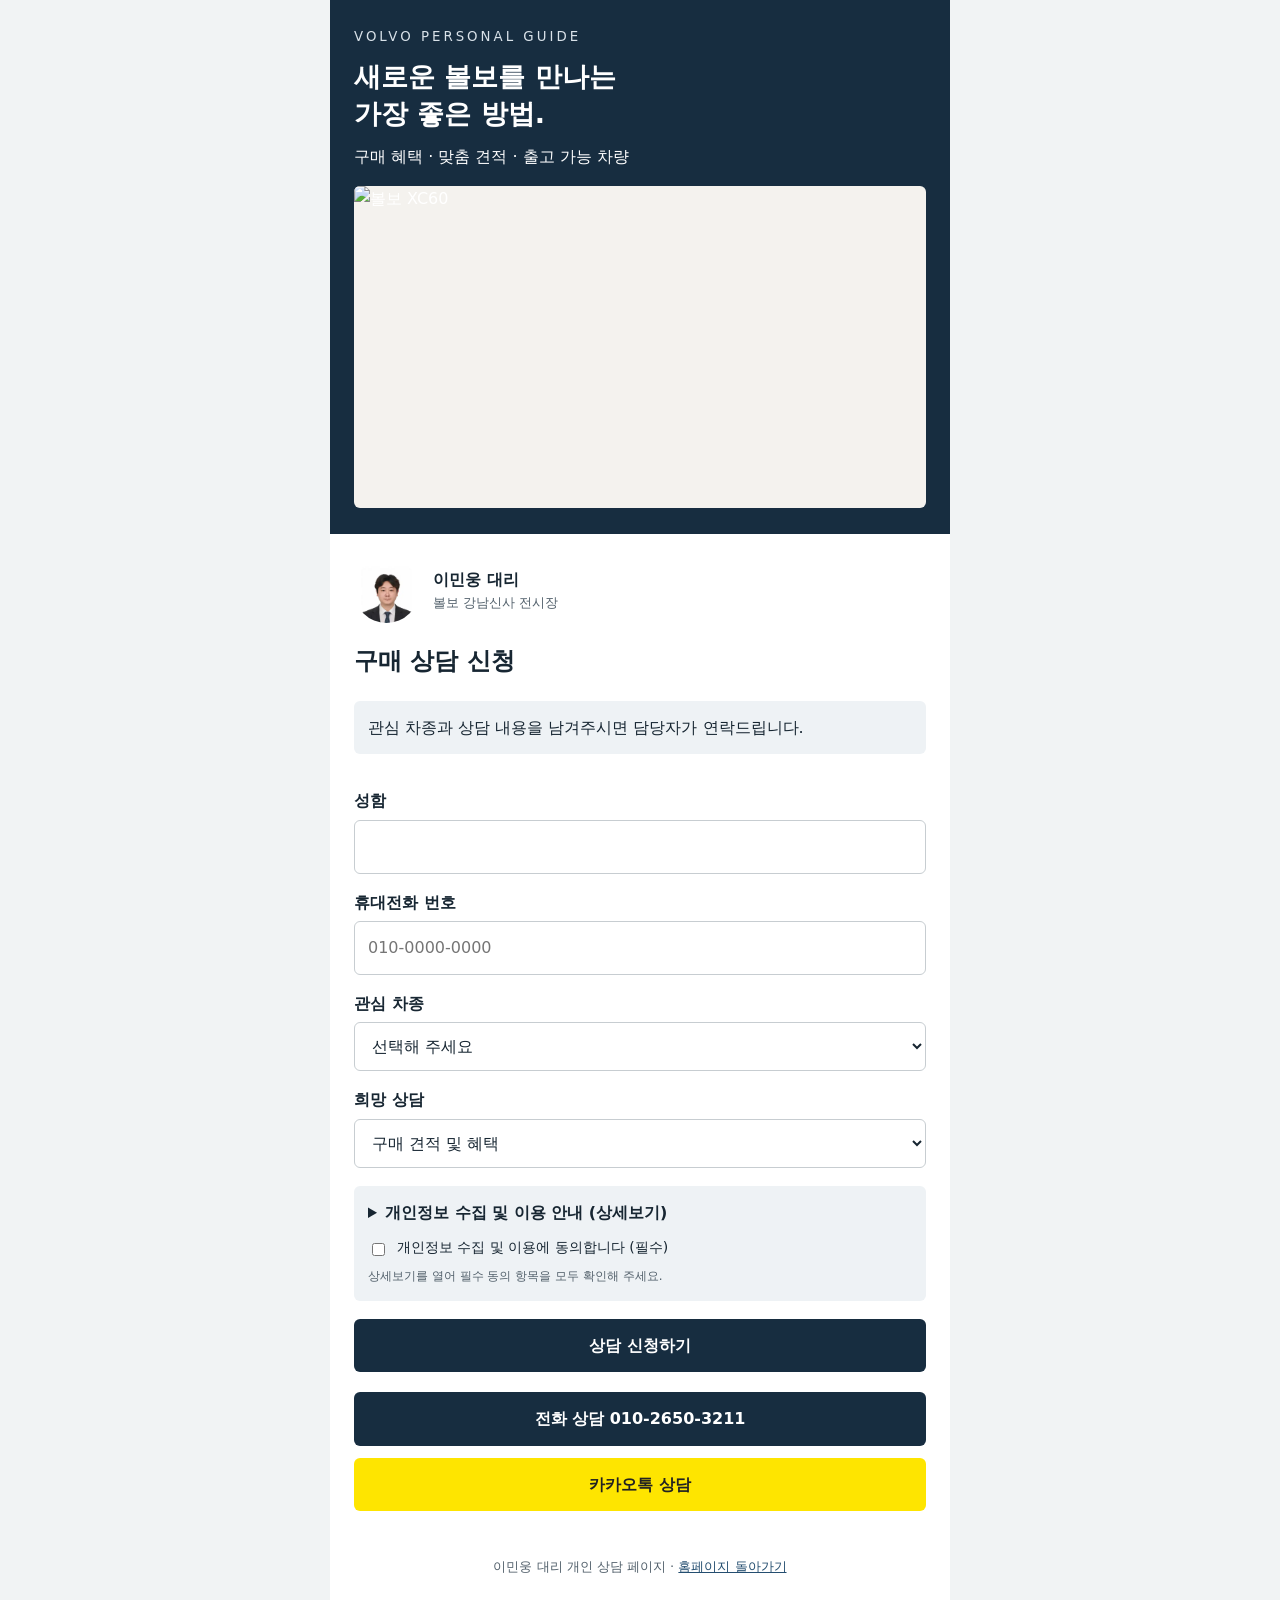
==== commit b9ee1f1e: "Place overseas transfer consent inside expandable privacy details" ====
--- a/consult/index.html
+++ b/consult/index.html
@@ -1,3 +1,3 @@
 <!doctype html>
 <html lang="ko"><head><meta charset="utf-8"><meta name="viewport" content="width=device-width,initial-scale=1"><meta name="robots" content="noindex"><title>볼보 구매 상담 | 이민웅 대리</title><style>
-*{box-sizing:border-box}body{margin:0;background:#f1f3f4;color:#172632;font:16px/1.6 system-ui,sans-serif}main{max-width:620px;margin:auto;background:white;min-height:100vh}header{padding:26px 24px;background:#172d40;color:white}header img{width:100%;height:auto;aspect-ratio:16/9;object-fit:cover;object-position:50% 72%;display:block;border-radius:6px;margin-top:16px;background:#f4f2ee}h1{font-size:27px;line-height:1.35;margin:12px 0}p{margin:8px 0}section{padding:24px}label{display:block;font-weight:650;margin:16px 0 6px}input,select,textarea{width:100%;padding:13px;border:1px solid #c7cdd1;border-radius:6px;font:inherit;background:white;color:inherit}button,.btn{display:block;width:100%;padding:14px;background:#172d40;color:white;text-align:center;border:0;border-radius:6px;font:inherit;font-weight:700;text-decoration:none;margin-top:12px}button:disabled{background:#d6dce0;color:#43515c}small{display:block;color:#53616c}a{color:#244e70}.person{display:flex;gap:14px;align-items:center}.person img{width:65px;height:65px;object-fit:cover;border-radius:50%}.notice{background:#eef2f5;padding:14px;border-radius:6px;margin:18px 0}.consent{display:flex;align-items:flex-start;gap:9px;font-weight:400}.consent input{width:auto;margin-top:6px}footer{padding:22px;text-align:center;font-size:13px;color:#53616c}fieldset{border:0;padding:0;margin:0;min-width:0}.privacy-group summary{cursor:pointer;font-weight:650}.privacy-group .consent{font-size:14px;margin:12px 0 0;line-height:1.5}.privacy-group h4{margin:16px 0 6px}.privacy-group details p{font-size:14px;line-height:1.6}</style></head><body><main><header><small style="color:#d9e2e9;letter-spacing:3px">VOLVO PERSONAL GUIDE</small><h1>새로운 볼보를 만나는<br>가장 좋은 방법.</h1><p>구매 혜택 · 맞춤 견적 · 출고 가능 차량</p><img src="https://www.volvocars.com/images/cs/v3/assets/blt0feaa88e629251fc/blt3be30db3bfc830c5/67924bd1e0c4532ac4dce3ac/Bento_1-4x5.jpg?branch=prod_alias&amp;format=auto&amp;w=960" alt="볼보 XC60"></header><section><div class="person"><img src="../assets/img03.webp" alt="상담 담당자"><div><strong>이민웅 대리</strong><br><small>볼보 강남신사 전시장</small></div></div><h2>구매 상담 신청</h2><div class="notice" role="status">관심 차종과 상담 내용을 남겨주시면 담당자가 연락드립니다.</div><form id="lead" action="https://formspree.io/f/maeolkrg" method="POST" autocomplete="off"><fieldset><input type="hidden" name="_subject" value="볼보 신규 구매 상담"><input type="hidden" name="유입경로" id="source" value="direct"><label for="name">성함</label><input id="name" name="고객명" required maxlength="50" autocomplete="off"><label for="phone">휴대전화 번호</label><input id="phone" name="연락처" type="tel" required autocomplete="off" placeholder="010-0000-0000" pattern="010-?[0-9]{4}-?[0-9]{4}"><label for="model">관심 차종</label><select id="model" name="관심차종" required><option value="">선택해 주세요</option><option>XC40</option><option>XC60</option><option>XC90</option><option>S90</option><option>V60 Cross Country</option><option>EX30</option><option>EX30 Cross Country</option><option>EX90</option><option>ES90</option><option>미정</option></select><label for="topic">희망 상담</label><select id="topic" name="상담내용" required><option>구매 견적 및 혜택</option><option>출고 가능 차량</option><option>할부 및 리스</option></select><div class="notice privacy-group"><details><summary>개인정보 수집 및 이용 안내 (상세보기)</summary><h4>개인정보 수집 및 이용</h4><p>처리 담당자: 이민웅 (강남신사 전시장), 문의 및 삭제 요청: 010-2650-3211.</p><p>수집 항목: 성함, 연락처, 관심 차종, 상담 내용, 유입 경로 및 동의 기록. 목적: 요청한 차량 구매 상담, 견적 및 연락. 보유 기간: 접수일로부터 30일 이내 파기 (법령상 보존 의무가 있는 경우 제외). 동의를 거부할 수 있으며 거부 시 온라인 접수가 제한됩니다. 전화 상담은 가능합니다.</p><h4>개인정보 국외 이전</h4><p>이전받는 자: Formspree, Inc. (support@formspree.io). 이전 항목: 위 신청 정보와 접수 관련 기술 정보(IP 주소 등). 이전 시기 및 방법: 신청 시 인터넷 HTTPS 전송. 이전 국가: 미국 및 서비스 운영에 필요한 기타 국가(상세 국가 확인 필요). 목적: 신청 접수, 저장 및 이메일 알림. 무료 요금제 제출물 보관 기간: 30일. 서비스 운영 기록은 제공자의 정책에 따릅니다. 국외 이전 동의를 거부할 수 있으며 거부 시 온라인 신청 대신 전화 상담을 이용할 수 있습니다. <a href="https://formspree.io/legal/privacy-policy/" target="_blank" rel="noopener noreferrer">서비스 개인정보 정책</a></p></details><label class="consent"><input type="checkbox" name="개인정보_수집이용_동의" value="동의" required>개인정보 수집 및 이용에 동의합니다 (필수)</label><label class="consent"><input type="checkbox" name="개인정보_국외이전_동의" value="동의" required>개인정보 국외 이전에 동의합니다 (필수)</label></div><button type="submit">상담 신청하기</button><p id="leadStatus" role="status"></p></fieldset></form><a class="btn" href="tel:01026503211">전화 상담 010-2650-3211</a><a class="btn" style="background:#fee500;color:#222" href="https://qr.kakao.com/talk/2LfLSm9DLJcfVv19vfXeS5R1AHQ-">카카오톡 상담</a></section><footer>이민웅 대리 개인 상담 페이지 · <a href="../">홈페이지 돌아가기</a></footer></main><script>const src=new URLSearchParams(location.search).get('from');document.getElementById('source').value=({kakao:'카카오',naver:'네이버',instagram:'인스타그램',homepage:'개인 홈페이지'})[src]||'직접 방문/기타';</script></body></html>+*{box-sizing:border-box}body{margin:0;background:#f1f3f4;color:#172632;font:16px/1.6 system-ui,sans-serif}main{max-width:620px;margin:auto;background:white;min-height:100vh}header{padding:26px 24px;background:#172d40;color:white}header img{width:100%;height:auto;aspect-ratio:16/9;object-fit:cover;object-position:50% 72%;display:block;border-radius:6px;margin-top:16px;background:#f4f2ee}h1{font-size:27px;line-height:1.35;margin:12px 0}p{margin:8px 0}section{padding:24px}label{display:block;font-weight:650;margin:16px 0 6px}input,select,textarea{width:100%;padding:13px;border:1px solid #c7cdd1;border-radius:6px;font:inherit;background:white;color:inherit}button,.btn{display:block;width:100%;padding:14px;background:#172d40;color:white;text-align:center;border:0;border-radius:6px;font:inherit;font-weight:700;text-decoration:none;margin-top:12px}button:disabled{background:#d6dce0;color:#43515c}small{display:block;color:#53616c}a{color:#244e70}.person{display:flex;gap:14px;align-items:center}.person img{width:65px;height:65px;object-fit:cover;border-radius:50%}.notice{background:#eef2f5;padding:14px;border-radius:6px;margin:18px 0}.consent{display:flex;align-items:flex-start;gap:9px;font-weight:400}.consent input{width:auto;margin-top:6px}footer{padding:22px;text-align:center;font-size:13px;color:#53616c}fieldset{border:0;padding:0;margin:0;min-width:0}.privacy-group summary{cursor:pointer;font-weight:650}.privacy-group .consent{font-size:14px;margin:12px 0 0;line-height:1.5}.privacy-group h4{margin:16px 0 6px}.privacy-group details p{font-size:14px;line-height:1.6}.privacy-hint{margin-top:8px;font-size:12px}.privacy-group details[open]{padding-bottom:10px;border-bottom:1px solid #c7cdd1}</style></head><body><main><header><small style="color:#d9e2e9;letter-spacing:3px">VOLVO PERSONAL GUIDE</small><h1>새로운 볼보를 만나는<br>가장 좋은 방법.</h1><p>구매 혜택 · 맞춤 견적 · 출고 가능 차량</p><img src="https://www.volvocars.com/images/cs/v3/assets/blt0feaa88e629251fc/blt3be30db3bfc830c5/67924bd1e0c4532ac4dce3ac/Bento_1-4x5.jpg?branch=prod_alias&amp;format=auto&amp;w=960" alt="볼보 XC60"></header><section><div class="person"><img src="../assets/img03.webp" alt="상담 담당자"><div><strong>이민웅 대리</strong><br><small>볼보 강남신사 전시장</small></div></div><h2>구매 상담 신청</h2><div class="notice" role="status">관심 차종과 상담 내용을 남겨주시면 담당자가 연락드립니다.</div><form id="lead" action="https://formspree.io/f/maeolkrg" method="POST" autocomplete="off"><fieldset><input type="hidden" name="_subject" value="볼보 신규 구매 상담"><input type="hidden" name="유입경로" id="source" value="direct"><label for="name">성함</label><input id="name" name="고객명" required maxlength="50" autocomplete="off"><label for="phone">휴대전화 번호</label><input id="phone" name="연락처" type="tel" required autocomplete="off" placeholder="010-0000-0000" pattern="010-?[0-9]{4}-?[0-9]{4}"><label for="model">관심 차종</label><select id="model" name="관심차종" required><option value="">선택해 주세요</option><option>XC40</option><option>XC60</option><option>XC90</option><option>S90</option><option>V60 Cross Country</option><option>EX30</option><option>EX30 Cross Country</option><option>EX90</option><option>ES90</option><option>미정</option></select><label for="topic">희망 상담</label><select id="topic" name="상담내용" required><option>구매 견적 및 혜택</option><option>출고 가능 차량</option><option>할부 및 리스</option></select><div class="notice privacy-group"><details><summary>개인정보 수집 및 이용 안내 (상세보기)</summary><h4>개인정보 수집 및 이용</h4><p>처리 담당자: 이민웅 (강남신사 전시장), 문의 및 삭제 요청: 010-2650-3211.</p><p>수집 항목: 성함, 연락처, 관심 차종, 상담 내용, 유입 경로 및 동의 기록. 목적: 요청한 차량 구매 상담, 견적 및 연락. 보유 기간: 접수일로부터 30일 이내 파기 (법령상 보존 의무가 있는 경우 제외). 동의를 거부할 수 있으며 거부 시 온라인 접수가 제한됩니다. 전화 상담은 가능합니다.</p><h4>개인정보 국외 이전</h4><p>이전받는 자: Formspree, Inc. (support@formspree.io). 이전 항목: 위 신청 정보와 접수 관련 기술 정보(IP 주소 등). 이전 시기 및 방법: 신청 시 인터넷 HTTPS 전송. 이전 국가: 미국 및 서비스 운영에 필요한 기타 국가(상세 국가 확인 필요). 목적: 신청 접수, 저장 및 이메일 알림. 무료 요금제 제출물 보관 기간: 30일. 서비스 운영 기록은 제공자의 정책에 따릅니다. 국외 이전 동의를 거부할 수 있으며 거부 시 온라인 신청 대신 전화 상담을 이용할 수 있습니다. <a href="https://formspree.io/legal/privacy-policy/" target="_blank" rel="noopener noreferrer">서비스 개인정보 정책</a></p><label class="consent"><input type="checkbox" name="개인정보_국외이전_동의" value="동의" required>개인정보 국외 이전에 동의합니다 (필수)</label></details><label class="consent"><input type="checkbox" name="개인정보_수집이용_동의" value="동의" required>개인정보 수집 및 이용에 동의합니다 (필수)</label><small class="privacy-hint">상세보기를 열어 필수 동의 항목을 모두 확인해 주세요.</small></div><button type="submit">상담 신청하기</button><p id="leadStatus" role="status"></p></fieldset></form><a class="btn" href="tel:01026503211">전화 상담 010-2650-3211</a><a class="btn" style="background:#fee500;color:#222" href="https://qr.kakao.com/talk/2LfLSm9DLJcfVv19vfXeS5R1AHQ-">카카오톡 상담</a></section><footer>이민웅 대리 개인 상담 페이지 · <a href="../">홈페이지 돌아가기</a></footer></main><script>const src=new URLSearchParams(location.search).get('from');document.getElementById('source').value=({kakao:'카카오',naver:'네이버',instagram:'인스타그램',homepage:'개인 홈페이지'})[src]||'직접 방문/기타';document.querySelector('input[name="개인정보_국외이전_동의"]').addEventListener('invalid',function(){this.closest('details').open=true;});</script></body></html>
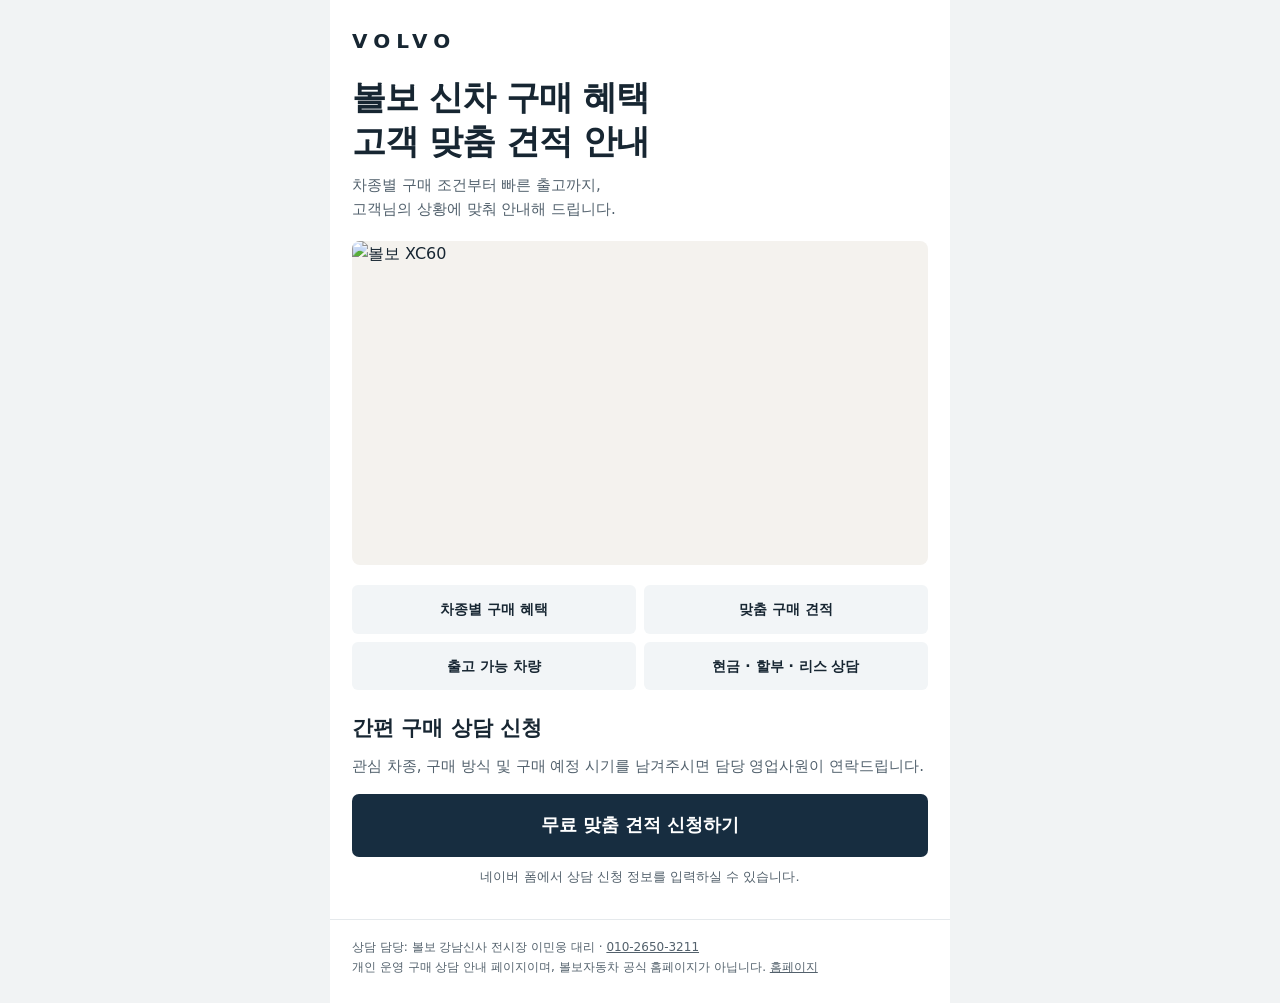
==== commit cbec8a38: "Replace overseas lead form with Naver consultation link and vehicle-focused landing page" ====
--- a/consult/index.html
+++ b/consult/index.html
@@ -1,3 +1,3 @@
 <!doctype html>
-<html lang="ko"><head><meta charset="utf-8"><meta name="viewport" content="width=device-width,initial-scale=1"><meta name="robots" content="noindex"><title>볼보 구매 상담 | 이민웅 대리</title><style>
-*{box-sizing:border-box}body{margin:0;background:#f1f3f4;color:#172632;font:16px/1.6 system-ui,sans-serif}main{max-width:620px;margin:auto;background:white;min-height:100vh}header{padding:26px 24px;background:#172d40;color:white}header img{width:100%;height:auto;aspect-ratio:16/9;object-fit:cover;object-position:50% 72%;display:block;border-radius:6px;margin-top:16px;background:#f4f2ee}h1{font-size:27px;line-height:1.35;margin:12px 0}p{margin:8px 0}section{padding:24px}label{display:block;font-weight:650;margin:16px 0 6px}input,select,textarea{width:100%;padding:13px;border:1px solid #c7cdd1;border-radius:6px;font:inherit;background:white;color:inherit}button,.btn{display:block;width:100%;padding:14px;background:#172d40;color:white;text-align:center;border:0;border-radius:6px;font:inherit;font-weight:700;text-decoration:none;margin-top:12px}button:disabled{background:#d6dce0;color:#43515c}small{display:block;color:#53616c}a{color:#244e70}.person{display:flex;gap:14px;align-items:center}.person img{width:65px;height:65px;object-fit:cover;border-radius:50%}.notice{background:#eef2f5;padding:14px;border-radius:6px;margin:18px 0}.consent{display:flex;align-items:flex-start;gap:9px;font-weight:400}.consent input{width:auto;margin-top:6px}footer{padding:22px;text-align:center;font-size:13px;color:#53616c}fieldset{border:0;padding:0;margin:0;min-width:0}.privacy-group summary{cursor:pointer;font-weight:650}.privacy-group .consent{font-size:14px;margin:12px 0 0;line-height:1.5}.privacy-group h4{margin:16px 0 6px}.privacy-group details p{font-size:14px;line-height:1.6}.privacy-hint{margin-top:8px;font-size:12px}.privacy-group details[open]{padding-bottom:10px;border-bottom:1px solid #c7cdd1}</style></head><body><main><header><small style="color:#d9e2e9;letter-spacing:3px">VOLVO PERSONAL GUIDE</small><h1>새로운 볼보를 만나는<br>가장 좋은 방법.</h1><p>구매 혜택 · 맞춤 견적 · 출고 가능 차량</p><img src="https://www.volvocars.com/images/cs/v3/assets/blt0feaa88e629251fc/blt3be30db3bfc830c5/67924bd1e0c4532ac4dce3ac/Bento_1-4x5.jpg?branch=prod_alias&amp;format=auto&amp;w=960" alt="볼보 XC60"></header><section><div class="person"><img src="../assets/img03.webp" alt="상담 담당자"><div><strong>이민웅 대리</strong><br><small>볼보 강남신사 전시장</small></div></div><h2>구매 상담 신청</h2><div class="notice" role="status">관심 차종과 상담 내용을 남겨주시면 담당자가 연락드립니다.</div><form id="lead" action="https://formspree.io/f/maeolkrg" method="POST" autocomplete="off"><fieldset><input type="hidden" name="_subject" value="볼보 신규 구매 상담"><input type="hidden" name="유입경로" id="source" value="direct"><label for="name">성함</label><input id="name" name="고객명" required maxlength="50" autocomplete="off"><label for="phone">휴대전화 번호</label><input id="phone" name="연락처" type="tel" required autocomplete="off" placeholder="010-0000-0000" pattern="010-?[0-9]{4}-?[0-9]{4}"><label for="model">관심 차종</label><select id="model" name="관심차종" required><option value="">선택해 주세요</option><option>XC40</option><option>XC60</option><option>XC90</option><option>S90</option><option>V60 Cross Country</option><option>EX30</option><option>EX30 Cross Country</option><option>EX90</option><option>ES90</option><option>미정</option></select><label for="topic">희망 상담</label><select id="topic" name="상담내용" required><option>구매 견적 및 혜택</option><option>출고 가능 차량</option><option>할부 및 리스</option></select><div class="notice privacy-group"><details><summary>개인정보 수집 및 이용 안내 (상세보기)</summary><h4>개인정보 수집 및 이용</h4><p>처리 담당자: 이민웅 (강남신사 전시장), 문의 및 삭제 요청: 010-2650-3211.</p><p>수집 항목: 성함, 연락처, 관심 차종, 상담 내용, 유입 경로 및 동의 기록. 목적: 요청한 차량 구매 상담, 견적 및 연락. 보유 기간: 접수일로부터 30일 이내 파기 (법령상 보존 의무가 있는 경우 제외). 동의를 거부할 수 있으며 거부 시 온라인 접수가 제한됩니다. 전화 상담은 가능합니다.</p><h4>개인정보 국외 이전</h4><p>이전받는 자: Formspree, Inc. (support@formspree.io). 이전 항목: 위 신청 정보와 접수 관련 기술 정보(IP 주소 등). 이전 시기 및 방법: 신청 시 인터넷 HTTPS 전송. 이전 국가: 미국 및 서비스 운영에 필요한 기타 국가(상세 국가 확인 필요). 목적: 신청 접수, 저장 및 이메일 알림. 무료 요금제 제출물 보관 기간: 30일. 서비스 운영 기록은 제공자의 정책에 따릅니다. 국외 이전 동의를 거부할 수 있으며 거부 시 온라인 신청 대신 전화 상담을 이용할 수 있습니다. <a href="https://formspree.io/legal/privacy-policy/" target="_blank" rel="noopener noreferrer">서비스 개인정보 정책</a></p><label class="consent"><input type="checkbox" name="개인정보_국외이전_동의" value="동의" required>개인정보 국외 이전에 동의합니다 (필수)</label></details><label class="consent"><input type="checkbox" name="개인정보_수집이용_동의" value="동의" required>개인정보 수집 및 이용에 동의합니다 (필수)</label><small class="privacy-hint">상세보기를 열어 필수 동의 항목을 모두 확인해 주세요.</small></div><button type="submit">상담 신청하기</button><p id="leadStatus" role="status"></p></fieldset></form><a class="btn" href="tel:01026503211">전화 상담 010-2650-3211</a><a class="btn" style="background:#fee500;color:#222" href="https://qr.kakao.com/talk/2LfLSm9DLJcfVv19vfXeS5R1AHQ-">카카오톡 상담</a></section><footer>이민웅 대리 개인 상담 페이지 · <a href="../">홈페이지 돌아가기</a></footer></main><script>const src=new URLSearchParams(location.search).get('from');document.getElementById('source').value=({kakao:'카카오',naver:'네이버',instagram:'인스타그램',homepage:'개인 홈페이지'})[src]||'직접 방문/기타';document.querySelector('input[name="개인정보_국외이전_동의"]').addEventListener('invalid',function(){this.closest('details').open=true;});</script></body></html>+<html lang="ko"><head><meta charset="utf-8"><meta name="viewport" content="width=device-width,initial-scale=1"><meta name="robots" content="noindex"><title>볼보 신차 구매 혜택 | 맞춤 견적 상담</title><style>
+*{box-sizing:border-box}body{margin:0;background:#f1f3f4;color:#172632;font:16px/1.6 system-ui,sans-serif}main{max-width:620px;margin:auto;background:#fff;min-height:100vh}header{padding:25px 22px 0} .brand{letter-spacing:6px;font-weight:750;font-size:20px}h1{font-size:clamp(25px,6vw,34px);line-height:1.3;letter-spacing:-1px;margin:18px 0 10px}p{margin:8px 0}.sub{color:#52616d;font-size:15px}header img{width:100%;height:auto;aspect-ratio:16/9;object-fit:cover;object-position:50% 72%;display:block;border-radius:8px;margin-top:20px;background:#f4f2ee}section{padding:20px 22px 24px}.benefits{display:grid;grid-template-columns:1fr 1fr;gap:8px;margin:0 0 22px}.benefits div{background:#f2f5f7;padding:13px 8px;text-align:center;border-radius:6px;font-weight:650;font-size:14px}h2{font-size:21px;margin:0 0 8px}.btn{display:block;background:#172d40;color:white;text-align:center;padding:17px 12px;border-radius:7px;text-decoration:none;font-weight:750;font-size:18px;margin-top:16px}.btn:focus-visible{outline:3px solid #4487ae;outline-offset:3px}.note{text-align:center;font-size:13px;color:#53616c;margin-top:10px}footer{padding:18px 22px 26px;border-top:1px solid #e5e9ec;font-size:12px;color:#53616c}footer a{color:inherit} </style></head><body><main><header><div class="brand">VOLVO</div><h1>볼보 신차 구매 혜택<br>고객 맞춤 견적 안내</h1><p class="sub">차종별 구매 조건부터 빠른 출고까지,<br>고객님의 상황에 맞춰 안내해 드립니다.</p><img src="https://www.volvocars.com/images/cs/v3/assets/blt0feaa88e629251fc/blt3be30db3bfc830c5/67924bd1e0c4532ac4dce3ac/Bento_1-4x5.jpg?branch=prod_alias&amp;format=auto&amp;w=960" alt="볼보 XC60"></header><section><div class="benefits"><div>차종별 구매 혜택</div><div>맞춤 구매 견적</div><div>출고 가능 차량</div><div>현금 · 할부 · 리스 상담</div></div><h2>간편 구매 상담 신청</h2><p class="sub">관심 차종, 구매 방식 및 구매 예정 시기를 남겨주시면 담당 영업사원이 연락드립니다.</p><a class="btn" href="https://naver.me/5imQotkR">무료 맞춤 견적 신청하기</a><p class="note">네이버 폼에서 상담 신청 정보를 입력하실 수 있습니다.</p></section><footer>상담 담당: 볼보 강남신사 전시장 이민웅 대리 · <a href="tel:01026503211">010-2650-3211</a><br>개인 운영 구매 상담 안내 페이지이며, 볼보자동차 공식 홈페이지가 아닙니다. <a href="../">홈페이지</a></footer></main></body></html>
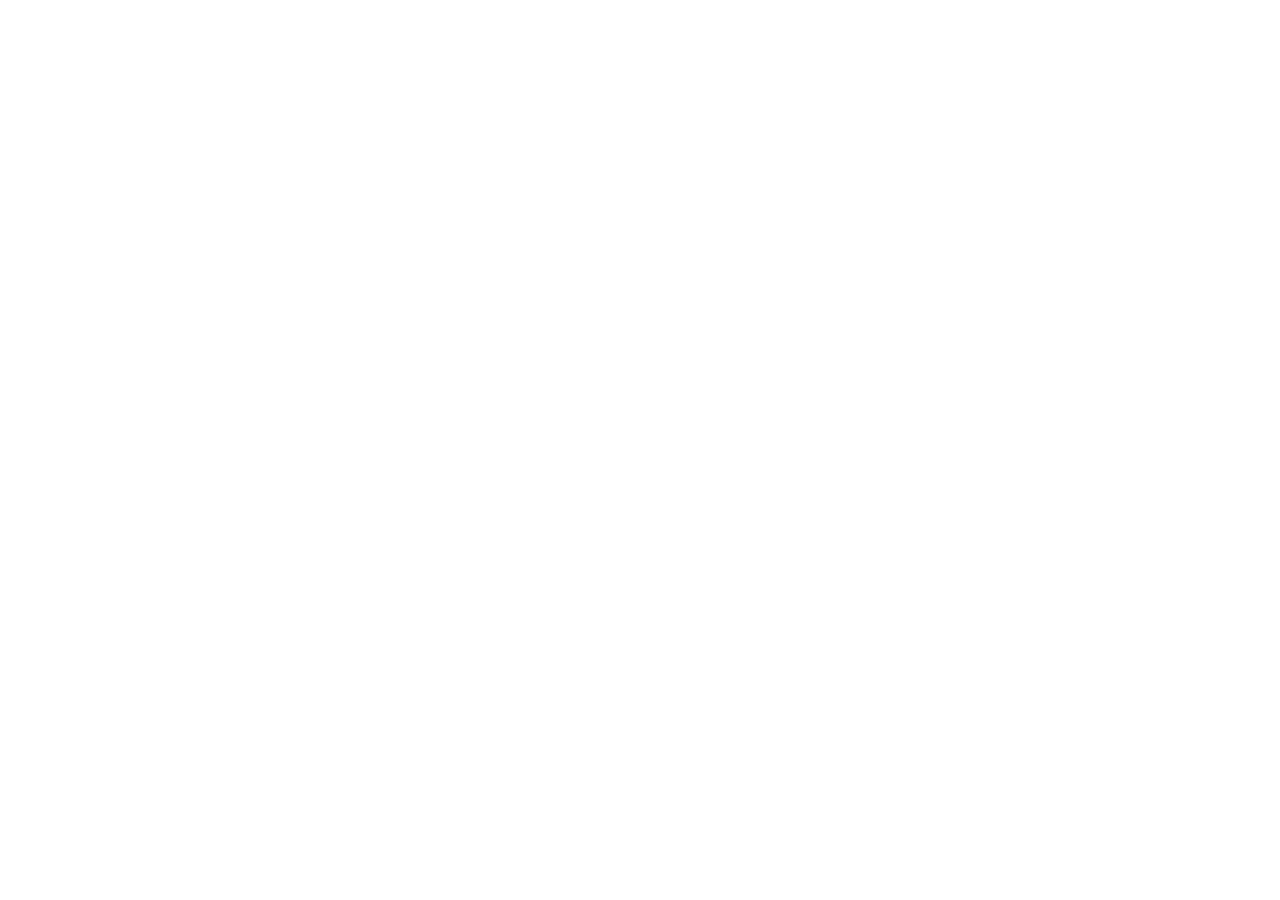
==== commit 4f797461: "Direct Naver consultation link and release refresh" ====
--- a/consult/index.html
+++ b/consult/index.html
@@ -1,3 +1 @@
-<!doctype html>
-<html lang="ko"><head><meta charset="utf-8"><meta name="viewport" content="width=device-width,initial-scale=1"><meta name="robots" content="noindex"><title>볼보 신차 구매 혜택 | 맞춤 견적 상담</title><style>
-*{box-sizing:border-box}body{margin:0;background:#f1f3f4;color:#172632;font:16px/1.6 system-ui,sans-serif}main{max-width:620px;margin:auto;background:#fff;min-height:100vh}header{padding:25px 22px 0} .brand{letter-spacing:6px;font-weight:750;font-size:20px}h1{font-size:clamp(25px,6vw,34px);line-height:1.3;letter-spacing:-1px;margin:18px 0 10px}p{margin:8px 0}.sub{color:#52616d;font-size:15px}header img{width:100%;height:auto;aspect-ratio:16/9;object-fit:cover;object-position:50% 72%;display:block;border-radius:8px;margin-top:20px;background:#f4f2ee}section{padding:20px 22px 24px}.benefits{display:grid;grid-template-columns:1fr 1fr;gap:8px;margin:0 0 22px}.benefits div{background:#f2f5f7;padding:13px 8px;text-align:center;border-radius:6px;font-weight:650;font-size:14px}h2{font-size:21px;margin:0 0 8px}.btn{display:block;background:#172d40;color:white;text-align:center;padding:17px 12px;border-radius:7px;text-decoration:none;font-weight:750;font-size:18px;margin-top:16px}.btn:focus-visible{outline:3px solid #4487ae;outline-offset:3px}.note{text-align:center;font-size:13px;color:#53616c;margin-top:10px}footer{padding:18px 22px 26px;border-top:1px solid #e5e9ec;font-size:12px;color:#53616c}footer a{color:inherit} </style></head><body><main><header><div class="brand">VOLVO</div><h1>볼보 신차 구매 혜택<br>고객 맞춤 견적 안내</h1><p class="sub">차종별 구매 조건부터 빠른 출고까지,<br>고객님의 상황에 맞춰 안내해 드립니다.</p><img src="https://www.volvocars.com/images/cs/v3/assets/blt0feaa88e629251fc/blt3be30db3bfc830c5/67924bd1e0c4532ac4dce3ac/Bento_1-4x5.jpg?branch=prod_alias&amp;format=auto&amp;w=960" alt="볼보 XC60"></header><section><div class="benefits"><div>차종별 구매 혜택</div><div>맞춤 구매 견적</div><div>출고 가능 차량</div><div>현금 · 할부 · 리스 상담</div></div><h2>간편 구매 상담 신청</h2><p class="sub">관심 차종, 구매 방식 및 구매 예정 시기를 남겨주시면 담당 영업사원이 연락드립니다.</p><a class="btn" href="https://naver.me/5imQotkR">무료 맞춤 견적 신청하기</a><p class="note">네이버 폼에서 상담 신청 정보를 입력하실 수 있습니다.</p></section><footer>상담 담당: 볼보 강남신사 전시장 이민웅 대리 · <a href="tel:01026503211">010-2650-3211</a><br>개인 운영 구매 상담 안내 페이지이며, 볼보자동차 공식 홈페이지가 아닙니다. <a href="../">홈페이지</a></footer></main></body></html>+<!doctype html><html lang="ko"><head><meta charset="utf-8"><meta name="viewport" content="width=device-width,initial-scale=1"><meta name="robots" content="noindex"><meta http-equiv="refresh" content="0;url=https://naver.me/5imQotkR"><title>볼보 구매 상담</title></head><body><p><a href="https://naver.me/5imQotkR">볼보 신차 구매 상담 신청</a></p><script>location.replace("https://naver.me/5imQotkR");</script></body></html>
